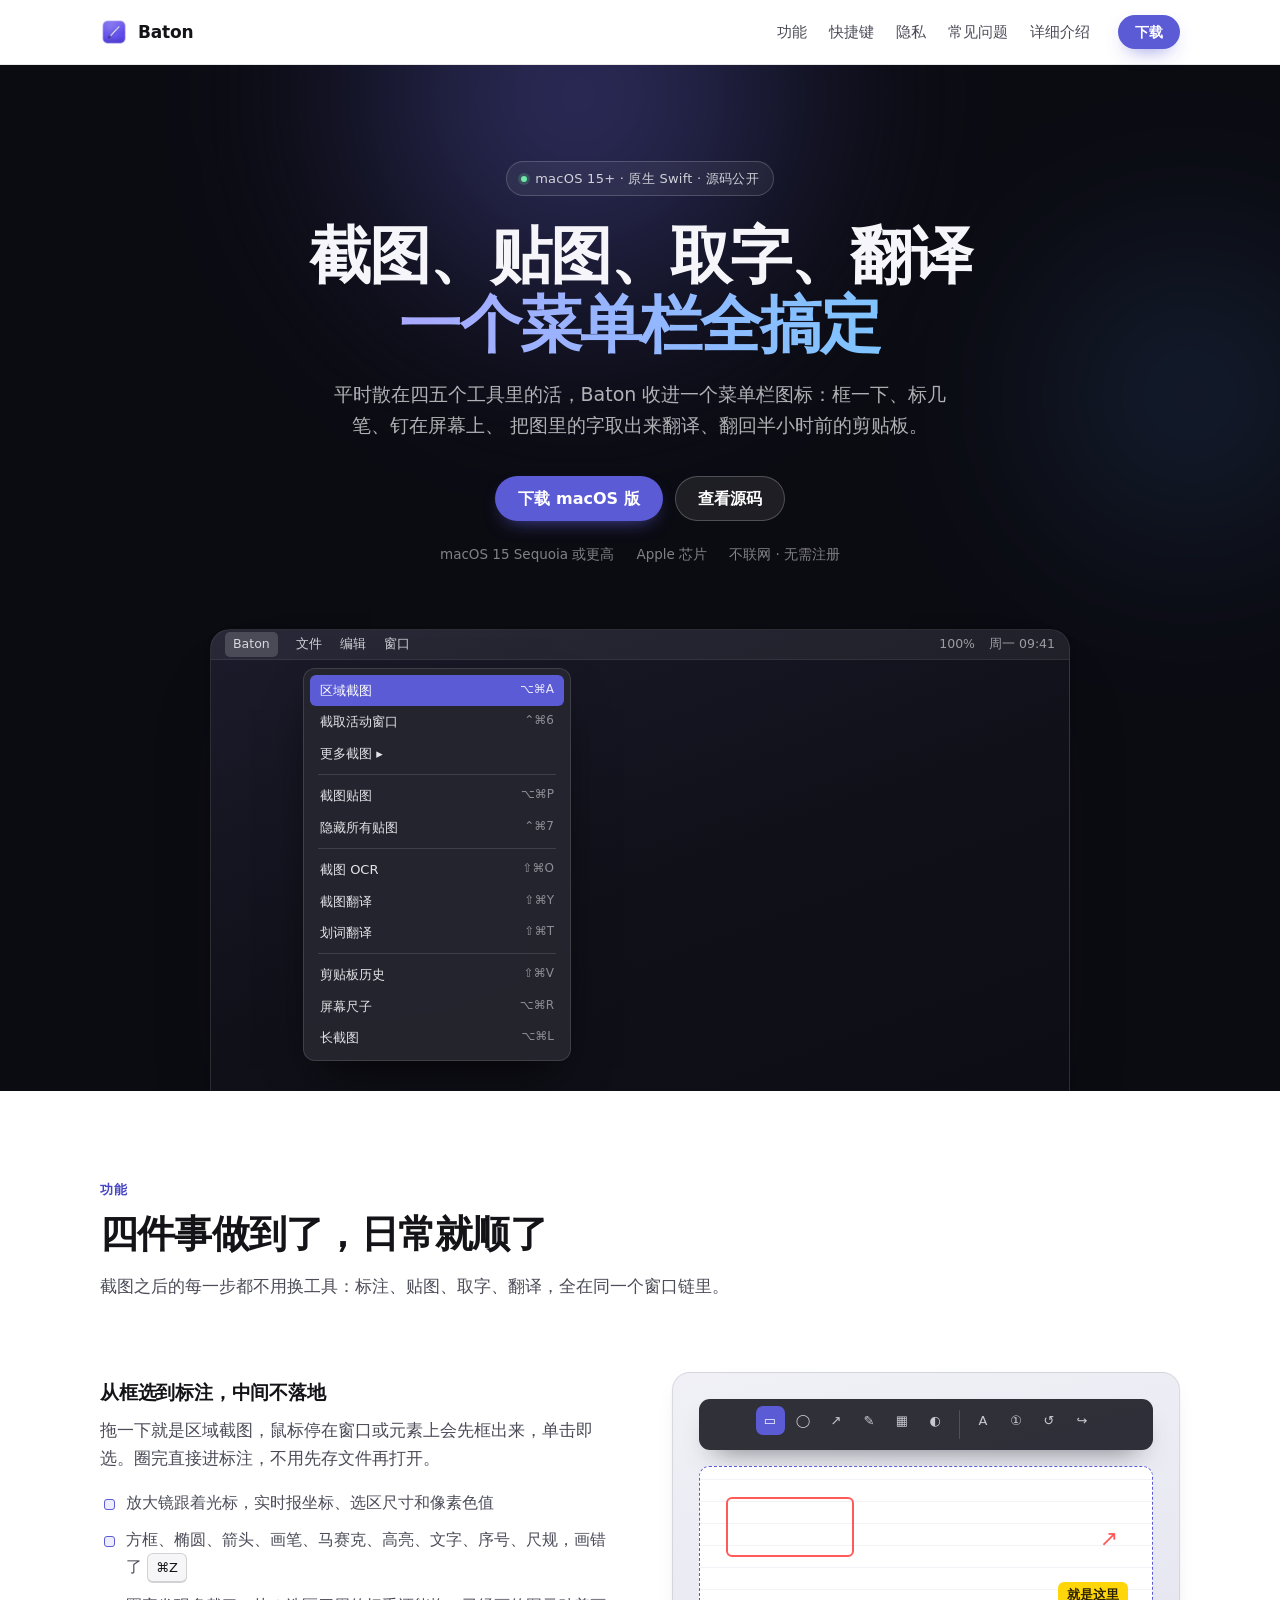
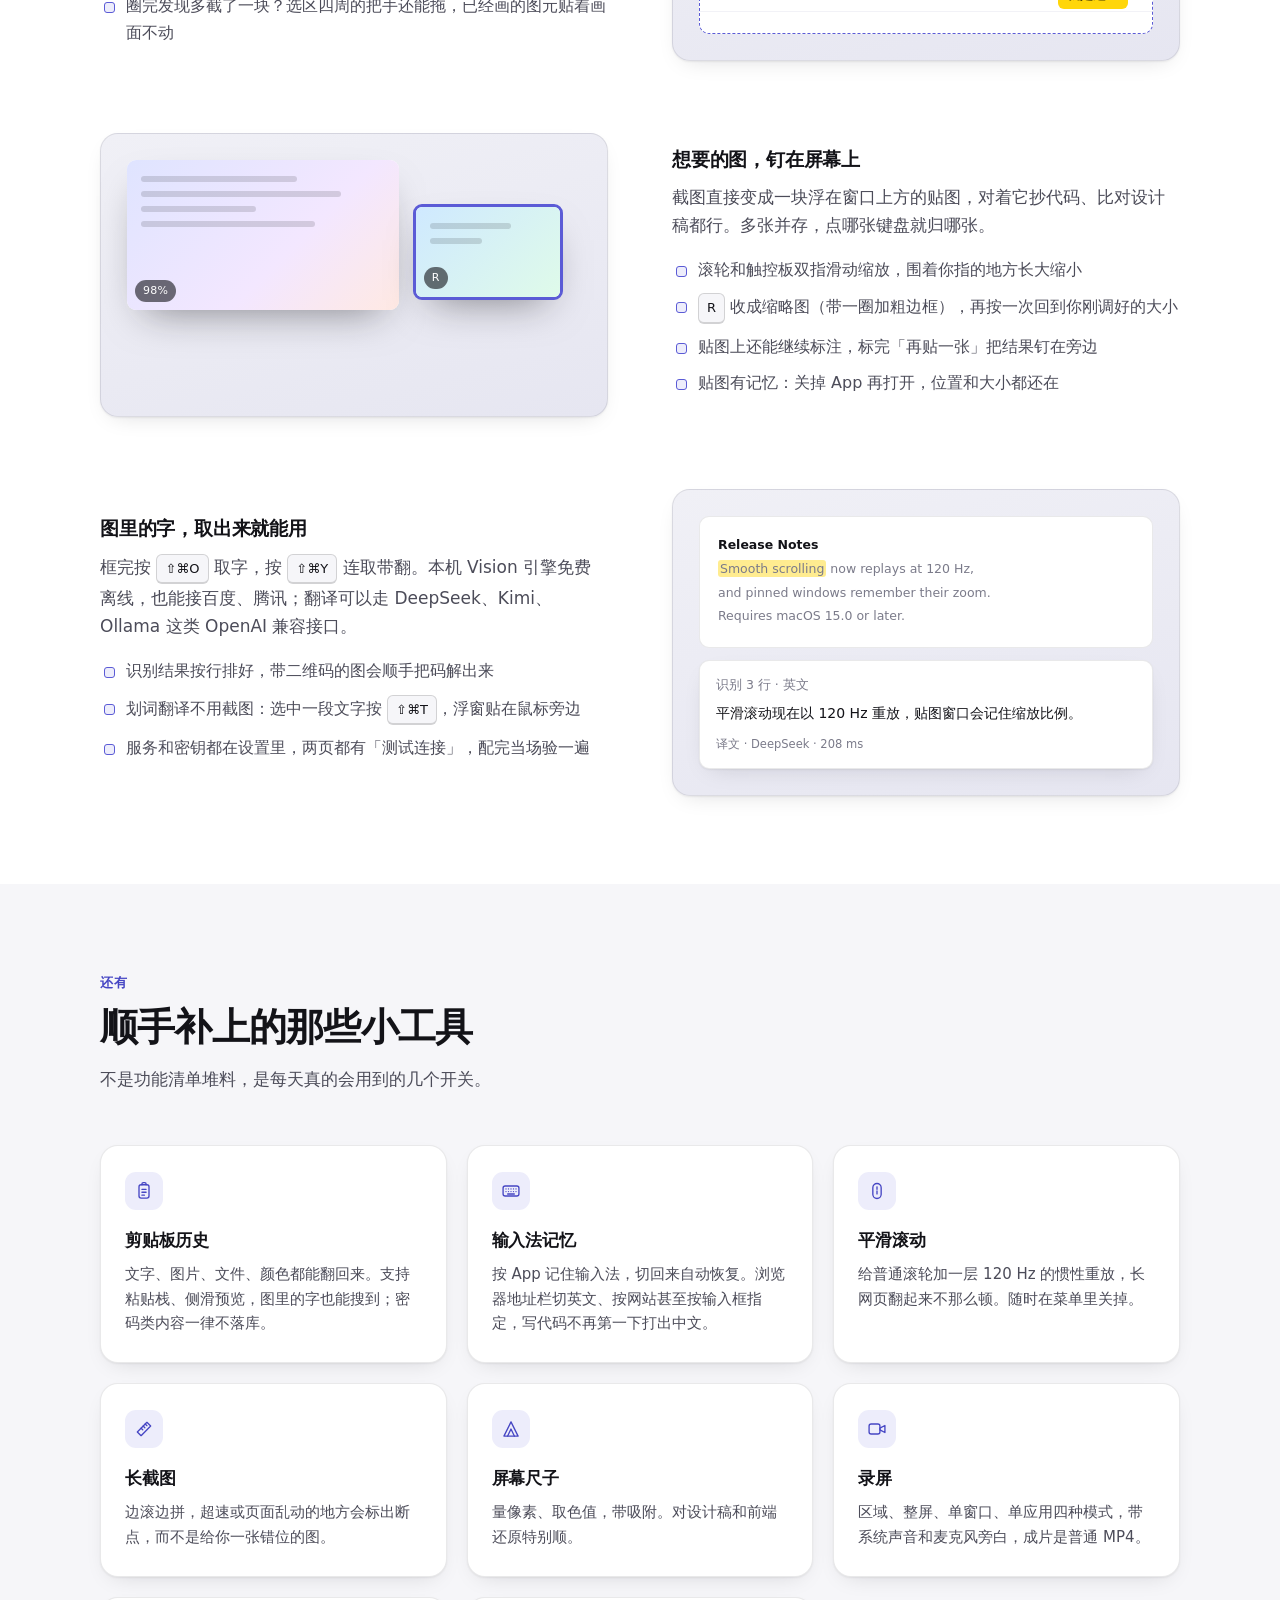
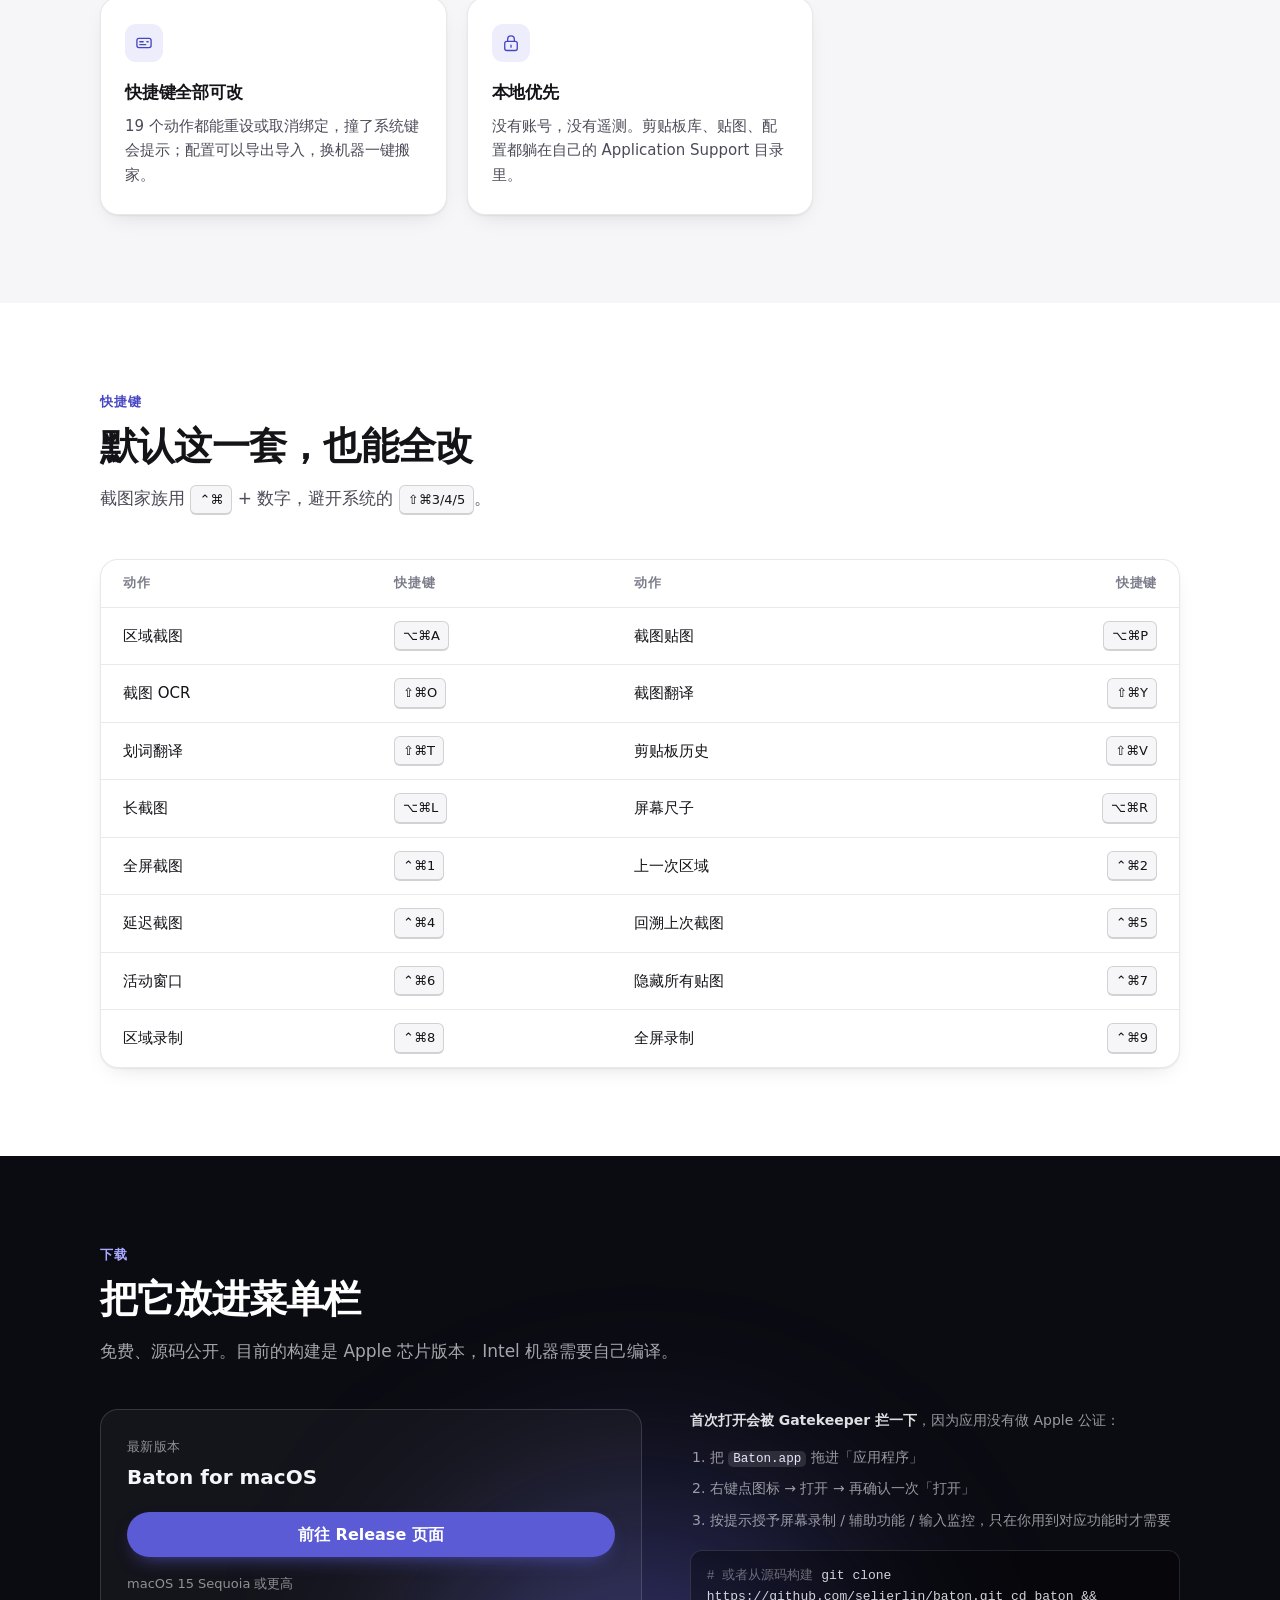
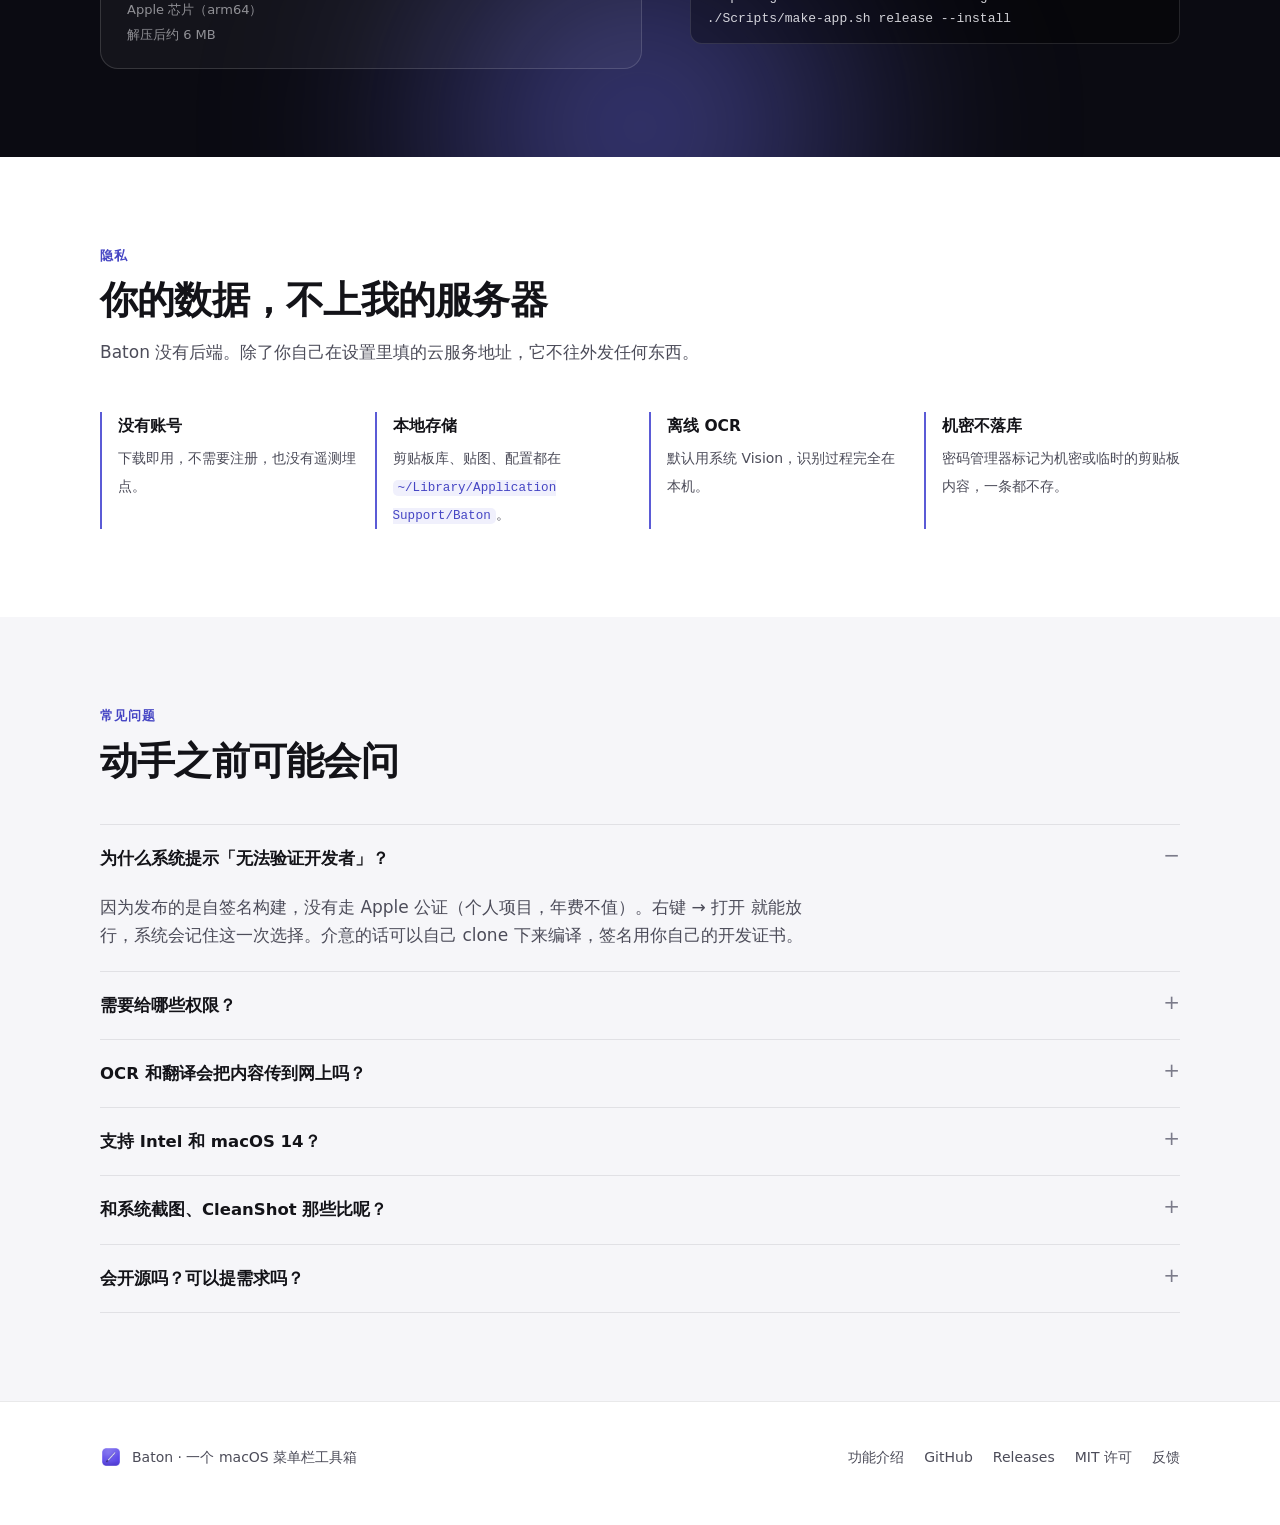
==== docs/index.html @ baf98c7c "docs: 产品化 README 与 GitHub Pages 站点 - README 从工程笔记改成产品说明：能力表、安装、快捷键、隐私、文档入口 - 原工程笔记移到 docs/engineerin" ====
<!doctype html>
<html lang="zh-CN">
<head>
<meta charset="utf-8">
<meta name="viewport" content="width=device-width, initial-scale=1">
<title>Baton — macOS 菜单栏工具箱：截图、贴图、OCR、翻译</title>
<meta name="description" content="Baton 把截图标注、贴图、OCR、翻译、剪贴板历史、输入法记忆、平滑滚动收进一个 macOS 菜单栏图标。原生 Swift 6 编写，不联网，数据都在本机。">
<meta property="og:title" content="Baton — macOS 菜单栏工具箱">
<meta property="og:description" content="截图标注、贴图、OCR、翻译、剪贴板历史、输入法记忆、平滑滚动，一个菜单栏搞定。">
<meta property="og:type" content="website">
<meta property="og:image" content="assets/app-icon.png">
<link rel="icon" href="assets/favicon.png">
<link rel="apple-touch-icon" href="assets/app-icon-128.png">
<link rel="stylesheet" href="assets/style.css">
</head>
<body>

<header class="nav">
  <div class="wrap nav-inner">
    <a class="brand" href="./">
      <img src="assets/app-icon-128.png" alt=""> Baton
    </a>
    <nav class="nav-links">
      <a href="#features">功能</a>
      <a href="#shortcuts">快捷键</a>
      <a href="#privacy">隐私</a>
      <a href="#faq">常见问题</a>
      <a href="features.html">详细介绍</a>
    </nav>
    <a class="btn btn-primary" href="https://github.com/selierlin/baton/releases">下载</a>
  </div>
</header>

<main>

<section class="hero">
  <div class="wrap hero-inner">
    <span class="eyebrow"><i class="dot"></i>macOS 15+ · 原生 Swift · 源码公开</span>
    <h1>截图、贴图、取字、翻译<br><em>一个菜单栏全搞定</em></h1>
    <p class="lede">
      平时散在四五个工具里的活，Baton 收进一个菜单栏图标：框一下、标几笔、钉在屏幕上、
      把图里的字取出来翻译、翻回半小时前的剪贴板。
    </p>
    <div class="cta-row">
      <a class="btn btn-primary" href="https://github.com/selierlin/baton/releases">下载 macOS 版</a>
      <a class="btn btn-ghost" href="https://github.com/selierlin/baton">查看源码</a>
    </div>
    <div class="meta-row">
      <span>macOS 15 Sequoia 或更高</span>
      <span>Apple 芯片</span>
      <span>不联网 · 无需注册</span>
    </div>
  </div>

  <div class="stage">
    <div class="screen">
      <div class="menubar">
        <span class="active">Baton</span>
        <span>文件</span>
        <span>编辑</span>
        <span>窗口</span>
        <span class="right"><span>100%</span><span>周一 09:41</span></span>
      </div>

      <div class="dropdown">
        <div class="row hi"><span>区域截图</span><span class="hk">⌥⌘A</span></div>
        <div class="row"><span>截取活动窗口</span><span class="hk">⌃⌘6</span></div>
        <div class="row"><span>更多截图 ▸</span><span class="hk"></span></div>
        <div class="sep"></div>
        <div class="row"><span>截图贴图</span><span class="hk">⌥⌘P</span></div>
        <div class="row"><span>隐藏所有贴图</span><span class="hk">⌃⌘7</span></div>
        <div class="sep"></div>
        <div class="row"><span>截图 OCR</span><span class="hk">⇧⌘O</span></div>
        <div class="row"><span>截图翻译</span><span class="hk">⇧⌘Y</span></div>
        <div class="row"><span>划词翻译</span><span class="hk">⇧⌘T</span></div>
        <div class="sep"></div>
        <div class="row"><span>剪贴板历史</span><span class="hk">⇧⌘V</span></div>
        <div class="row"><span>屏幕尺子</span><span class="hk">⌥⌘R</span></div>
        <div class="row"><span>长截图</span><span class="hk">⌥⌘L</span></div>
      </div>
    </div>
  </div>
</section>

<section class="section" id="features">
  <div class="wrap">
    <div class="section-head">
      <div class="kicker">功能</div>
      <h2>四件事做到了，日常就顺了</h2>
      <p class="sub">截图之后的每一步都不用换工具：标注、贴图、取字、翻译，全在同一个窗口链里。</p>
    </div>

    <div class="split">
      <div class="copy">
        <h3>从框选到标注，中间不落地</h3>
        <p>拖一下就是区域截图，鼠标停在窗口或元素上会先框出来，单击即选。圈完直接进标注，不用先存文件再打开。</p>
        <ul>
          <li>放大镜跟着光标，实时报坐标、选区尺寸和像素色值</li>
          <li>方框、椭圆、箭头、画笔、马赛克、高亮、文字、序号、尺规，画错了 <kbd>⌘Z</kbd></li>
          <li>圈完发现多截了一块？选区四周的把手还能拖，已经画的图元贴着画面不动</li>
        </ul>
      </div>
      <div class="figure">
        <div class="toolbar-mock">
          <div class="bar">
            <div class="tool on">▭</div>
            <div class="tool">◯</div>
            <div class="tool">↗</div>
            <div class="tool">✎</div>
            <div class="tool">▦</div>
            <div class="tool">◐</div>
            <div class="tool divider"></div>
            <div class="tool">A</div>
            <div class="tool">①</div>
            <div class="tool">↺</div>
            <div class="tool">↪</div>
          </div>
          <div class="canvas-mock">
            <div class="ann-box"></div>
            <div class="ann-arrow">↗</div>
            <div class="ann-text">就是这里</div>
          </div>
        </div>
      </div>
    </div>

    <div class="split flip">
      <div class="copy">
        <h3>想要的图，钉在屏幕上</h3>
        <p>截图直接变成一块浮在窗口上方的贴图，对着它抄代码、比对设计稿都行。多张并存，点哪张键盘就归哪张。</p>
        <ul>
          <li>滚轮和触控板双指滑动缩放，围着你指的地方长大缩小</li>
          <li><kbd>R</kbd> 收成缩略图（带一圈加粗边框），再按一次回到你刚调好的大小</li>
          <li>贴图上还能继续标注，标完「再贴一张」把结果钉在旁边</li>
          <li>贴图有记忆：关掉 App 再打开，位置和大小都还在</li>
        </ul>
      </div>
      <div class="figure">
        <div class="pins-mock">
          <div class="pin-card big"><div class="ph"><span class="ln" style="width:64%"></span><span class="ln" style="width:82%"></span><span class="ln" style="width:47%"></span><span class="ln" style="width:71%"></span></div><span class="pin-badge">98%</span></div>
          <div class="pin-card small"><div class="ph"><span class="ln" style="width:70%"></span><span class="ln" style="width:45%"></span></div><span class="pin-badge">R</span></div>
        </div>
      </div>
    </div>

    <div class="split">
      <div class="copy">
        <h3>图里的字，取出来就能用</h3>
        <p>框完按 <kbd>⇧⌘O</kbd> 取字，按 <kbd>⇧⌘Y</kbd> 连取带翻。本机 Vision 引擎免费离线，也能接百度、腾讯；翻译可以走 DeepSeek、Kimi、Ollama 这类 OpenAI 兼容接口。</p>
        <ul>
          <li>识别结果按行排好，带二维码的图会顺手把码解出来</li>
          <li>划词翻译不用截图：选中一段文字按 <kbd>⇧⌘T</kbd>，浮窗贴在鼠标旁边</li>
          <li>服务和密钥都在设置里，两页都有「测试连接」，配完当场验一遍</li>
        </ul>
      </div>
      <div class="figure">
        <div class="ocr-mock">
          <div class="shot">
            <b>Release Notes</b><br>
            <span class="hl">Smooth scrolling</span> now replays at 120 Hz,<br>
            and pinned windows remember their zoom.<br>
            Requires macOS 15.0 or later.
          </div>
          <div class="translate-card">
            <div class="src">识别 3 行 · 英文</div>
            <div class="dst">平滑滚动现在以 120 Hz 重放，贴图窗口会记住缩放比例。</div>
            <div class="engine">译文 · DeepSeek · 208 ms</div>
          </div>
        </div>
      </div>
    </div>
  </div>
</section>

<section class="section soft">
  <div class="wrap">
    <div class="section-head">
      <div class="kicker">还有</div>
      <h2>顺手补上的那些小工具</h2>
      <p class="sub">不是功能清单堆料，是每天真的会用到的几个开关。</p>
    </div>

    <div class="cards">
      <article class="card">
        <div class="ico"><svg viewBox="0 0 24 24" fill="none" stroke="currentColor" stroke-width="1.6" stroke-linecap="round" stroke-linejoin="round"><rect x="6" y="4.5" width="12" height="16" rx="2.5"/><path d="M9.5 4.5V3.6A1.6 1.6 0 0 1 11.1 2h1.8a1.6 1.6 0 0 1 1.6 1.6v.9"/><path d="M9.5 10h5M9.5 13.5h5M9.5 17h3"/></svg></div>
        <h3>剪贴板历史</h3>
        <p>文字、图片、文件、颜色都能翻回来。支持粘贴栈、侧滑预览，图里的字也能搜到；密码类内容一律不落库。</p>
      </article>
      <article class="card">
        <div class="ico"><svg viewBox="0 0 24 24" fill="none" stroke="currentColor" stroke-width="1.6" stroke-linecap="round"><rect x="2.5" y="6" width="19" height="12" rx="2.5"/><path d="M6 9.5h.01M9 9.5h.01M12 9.5h.01M15 9.5h.01M18 9.5h.01M6 12.7h.01M9 12.7h.01M12 12.7h.01M15 12.7h.01M18 12.7h.01M8 15.6h8"/></svg></div>
        <h3>输入法记忆</h3>
        <p>按 App 记住输入法，切回来自动恢复。浏览器地址栏切英文、按网站甚至按输入框指定，写代码不再第一下打出中文。</p>
      </article>
      <article class="card">
        <div class="ico"><svg viewBox="0 0 24 24" fill="none" stroke="currentColor" stroke-width="1.6" stroke-linecap="round"><rect x="7" y="3" width="10" height="18" rx="5"/><path d="M12 7v3"/><path d="M12 12v3.5"/></svg></div>
        <h3>平滑滚动</h3>
        <p>给普通滚轮加一层 120 Hz 的惯性重放，长网页翻起来不那么顿。随时在菜单里关掉。</p>
      </article>
      <article class="card">
        <div class="ico"><svg viewBox="0 0 24 24" fill="none" stroke="currentColor" stroke-width="1.6" stroke-linecap="round" stroke-linejoin="round"><path d="M4 15.5 15.5 4l4.5 4.5L8.5 20z"/><path d="M8.5 11l2 2M11 8.5l2 2M13.5 6l2 2"/></svg></div>
        <h3>长截图</h3>
        <p>边滚边拼，超速或页面乱动的地方会标出断点，而不是给你一张错位的图。</p>
      </article>
      <article class="card">
        <div class="ico"><svg viewBox="0 0 24 24" fill="none" stroke="currentColor" stroke-width="1.6" stroke-linecap="round" stroke-linejoin="round"><path d="M3.5 20.5 12 3.5l8.5 17z"/><path d="M8 20.5 12 12l4 8.5"/></svg></div>
        <h3>屏幕尺子</h3>
        <p>量像素、取色值，带吸附。对设计稿和前端还原特别顺。</p>
      </article>
      <article class="card">
        <div class="ico"><svg viewBox="0 0 24 24" fill="none" stroke="currentColor" stroke-width="1.6" stroke-linecap="round" stroke-linejoin="round"><rect x="2.5" y="6" width="13" height="12" rx="2.5"/><path d="M15.5 11l6-3.2v8.4l-6-3.2z"/></svg></div>
        <h3>录屏</h3>
        <p>区域、整屏、单窗口、单应用四种模式，带系统声音和麦克风旁白，成片是普通 MP4。</p>
      </article>
      <article class="card">
        <div class="ico"><svg viewBox="0 0 24 24" fill="none" stroke="currentColor" stroke-width="1.6" stroke-linecap="round" stroke-linejoin="round"><rect x="3.5" y="6.5" width="17" height="11" rx="2.5"/><path d="M7 10.5h4M7 14h7M15.5 10.5h1.5"/></svg></div>
        <h3>快捷键全部可改</h3>
        <p>19 个动作都能重设或取消绑定，撞了系统键会提示；配置可以导出导入，换机器一键搬家。</p>
      </article>
      <article class="card">
        <div class="ico"><svg viewBox="0 0 24 24" fill="none" stroke="currentColor" stroke-width="1.6" stroke-linecap="round" stroke-linejoin="round"><rect x="4.5" y="10" width="15" height="11" rx="2.5"/><path d="M8 10V7.5a4 4 0 0 1 8 0V10"/><path d="M12 14.5v2.5"/></svg></div>
        <h3>本地优先</h3>
        <p>没有账号，没有遥测。剪贴板库、贴图、配置都躺在自己的 Application Support 目录里。</p>
      </article>
    </div>
  </div>
</section>

<section class="section" id="shortcuts">
  <div class="wrap">
    <div class="section-head">
      <div class="kicker">快捷键</div>
      <h2>默认这一套，也能全改</h2>
      <p class="sub">截图家族用 <kbd>⌃⌘</kbd> + 数字，避开系统的 <kbd>⇧⌘3/4/5</kbd>。</p>
    </div>

    <div class="table-wrap">
      <table>
        <thead>
          <tr><th>动作</th><th>快捷键</th><th>动作</th><th>快捷键</th></tr>
        </thead>
        <tbody>
          <tr><td>区域截图</td><td><kbd>⌥⌘A</kbd></td><td>截图贴图</td><td><kbd>⌥⌘P</kbd></td></tr>
          <tr><td>截图 OCR</td><td><kbd>⇧⌘O</kbd></td><td>截图翻译</td><td><kbd>⇧⌘Y</kbd></td></tr>
          <tr><td>划词翻译</td><td><kbd>⇧⌘T</kbd></td><td>剪贴板历史</td><td><kbd>⇧⌘V</kbd></td></tr>
          <tr><td>长截图</td><td><kbd>⌥⌘L</kbd></td><td>屏幕尺子</td><td><kbd>⌥⌘R</kbd></td></tr>
          <tr><td>全屏截图</td><td><kbd>⌃⌘1</kbd></td><td>上一次区域</td><td><kbd>⌃⌘2</kbd></td></tr>
          <tr><td>延迟截图</td><td><kbd>⌃⌘4</kbd></td><td>回溯上次截图</td><td><kbd>⌃⌘5</kbd></td></tr>
          <tr><td>活动窗口</td><td><kbd>⌃⌘6</kbd></td><td>隐藏所有贴图</td><td><kbd>⌃⌘7</kbd></td></tr>
          <tr><td>区域录制</td><td><kbd>⌃⌘8</kbd></td><td>全屏录制</td><td><kbd>⌃⌘9</kbd></td></tr>
        </tbody>
      </table>
    </div>
  </div>
</section>

<section class="download" id="download">
  <div class="wrap">
    <div class="section-head">
      <div class="kicker" style="color:#a9a9ff">下载</div>
      <h2>把它放进菜单栏</h2>
      <p class="sub">免费、源码公开。目前的构建是 Apple 芯片版本，Intel 机器需要自己编译。</p>
    </div>

    <div class="dl-grid">
      <div class="dl-card">
        <div class="ver">最新版本</div>
        <div class="name">Baton for macOS</div>
        <a class="btn btn-primary" href="https://github.com/selierlin/baton/releases">前往 Release 页面</a>
        <div class="req">
          <span>macOS 15 Sequoia 或更高</span>
          <span>Apple 芯片（arm64）</span>
          <span>解压后约 6 MB</span>
        </div>
      </div>

      <div class="dl-note">
        <strong>首次打开会被 Gatekeeper 拦一下</strong>，因为应用没有做 Apple 公证：
        <ol>
          <li>把 <code>Baton.app</code> 拖进「应用程序」</li>
          <li>右键点图标 → 打开 → 再确认一次「打开」</li>
          <li>按提示授予屏幕录制 / 辅助功能 / 输入监控，只在你用到对应功能时才需要</li>
        </ol>
        <div class="code"><span class="cmt"># 或者从源码构建</span>
git clone https://github.com/selierlin/baton.git
cd baton &amp;&amp; ./Scripts/make-app.sh release --install</div>
      </div>
    </div>
  </div>
</section>

<section class="section" id="privacy">
  <div class="wrap">
    <div class="section-head">
      <div class="kicker">隐私</div>
      <h2>你的数据，不上我的服务器</h2>
      <p class="sub">Baton 没有后端。除了你自己在设置里填的云服务地址，它不往外发任何东西。</p>
    </div>

    <div class="promise">
      <div><strong>没有账号</strong><span>下载即用，不需要注册，也没有遥测埋点。</span></div>
      <div><strong>本地存储</strong><span>剪贴板库、贴图、配置都在 <code>~/Library/Application Support/Baton</code>。</span></div>
      <div><strong>离线 OCR</strong><span>默认用系统 Vision，识别过程完全在本机。</span></div>
      <div><strong>机密不落库</strong><span>密码管理器标记为机密或临时的剪贴板内容，一条都不存。</span></div>
    </div>
  </div>
</section>

<section class="section soft" id="faq">
  <div class="wrap">
    <div class="section-head">
      <div class="kicker">常见问题</div>
      <h2>动手之前可能会问</h2>
    </div>

    <div class="faq">
      <details open>
        <summary>为什么系统提示「无法验证开发者」？</summary>
        <p>因为发布的是自签名构建，没有走 Apple 公证（个人项目，年费不值）。右键 → 打开 就能放行，系统会记住这一次选择。介意的话可以自己 clone 下来编译，签名用你自己的开发证书。</p>
      </details>
      <details>
        <summary>需要给哪些权限？</summary>
        <p>屏幕录制用于截图和录屏，辅助功能用于元素截图与划词，输入监控用于平滑滚动。三个都可以拒绝，拒了只是对应功能不可用，剪贴板、贴图这些照常工作。</p>
      </details>
      <details>
        <summary>OCR 和翻译会把内容传到网上吗？</summary>
        <p>默认不会：OCR 走本机 Vision。只有你自己在设置里配了百度、腾讯或某个大模型接口，那一部分内容才会发给你配的服务商，密钥存在系统钥匙串里。</p>
      </details>
      <details>
        <summary>支持 Intel 和 macOS 14？</summary>
        <p>代码本身没有绑定 Apple 芯片，但发布的构建是 arm64 的，最低系统写的是 macOS 15（用到了 ScreenCaptureKit 的新接口）。Intel 和更老的系统需要自己编译，能否跑通没有验证过。</p>
      </details>
      <details>
        <summary>和系统截图、CleanShot 那些比呢？</summary>
        <p>Baton 的起点是「我不想同时开五个 App」。截图标注只是其中一块，贴图、取字翻译、剪贴板、输入法记忆都在同一个菜单里，样式和键位尽量贴着 macOS 的原生习惯走。</p>
      </details>
      <details>
        <summary>会开源吗？可以提需求吗？</summary>
        <p>源码已经在 GitHub 上，MIT 许可。issue 和 PR 都欢迎，但这是个人项目，不保证响应时间。</p>
      </details>
    </div>
  </div>
</section>

</main>

<footer class="footer">
  <div class="wrap footer-inner">
    <div class="who"><img src="assets/app-icon-128.png" alt=""> Baton · 一个 macOS 菜单栏工具箱</div>
    <nav>
      <a href="features.html">功能介绍</a>
      <a href="https://github.com/selierlin/baton">GitHub</a>
      <a href="https://github.com/selierlin/baton/releases">Releases</a>
      <a href="https://github.com/selierlin/baton/blob/main/LICENSE">MIT 许可</a>
      <a href="https://github.com/selierlin/baton/issues">反馈</a>
    </nav>
  </div>
</footer>

</body>
</html>
---- docs/assets/style.css ----
/* Baton 产品页 —— 无外部依赖，系统字体栈 */

:root {
  --ink: #131318;
  --ink-2: #4c4c59;
  --ink-3: #7b7b8a;
  --bg: #ffffff;
  --bg-soft: #f6f6f9;
  --line: rgba(19, 19, 24, 0.09);
  --line-strong: rgba(19, 19, 24, 0.16);
  --accent: #5b5bd6;
  --accent-deep: #4646c4;
  --accent-soft: #ededfb;
  --night: #0b0b12;
  --radius: 18px;
  --shadow-sm: 0 1px 2px rgba(19, 19, 24, 0.06), 0 8px 24px -12px rgba(19, 19, 24, 0.18);
  --shadow-lg: 0 2px 6px rgba(19, 19, 24, 0.06), 0 40px 80px -40px rgba(19, 19, 24, 0.45);
  --max: 1080px;
  --font: -apple-system, BlinkMacSystemFont, "SF Pro Text", "PingFang SC",
    "Hiragino Sans GB", "Microsoft YaHei", system-ui, sans-serif;
  --mono: ui-monospace, SFMono-Regular, "SF Mono", Menlo, monospace;
}

* { box-sizing: border-box; }

html { scroll-behavior: smooth; scroll-padding-top: 76px; }

body {
  margin: 0;
  font-family: var(--font);
  color: var(--ink);
  background: var(--bg);
  font-size: 17px;
  line-height: 1.65;
  -webkit-font-smoothing: antialiased;
}

img { max-width: 100%; display: block; }

a { color: var(--accent-deep); text-decoration: none; }
a:hover { text-decoration: underline; text-underline-offset: 3px; }

.wrap { width: min(100% - 48px, var(--max)); margin-inline: auto; }

/* ---------- 顶栏 ---------- */

.nav {
  position: sticky;
  top: 0;
  z-index: 50;
  background: rgba(255, 255, 255, 0.78);
  backdrop-filter: saturate(180%) blur(18px);
  -webkit-backdrop-filter: saturate(180%) blur(18px);
  border-bottom: 1px solid var(--line);
}

.nav-inner {
  display: flex;
  align-items: center;
  gap: 28px;
  height: 64px;
}

.brand {
  display: flex;
  align-items: center;
  gap: 10px;
  font-weight: 650;
  letter-spacing: -0.01em;
  color: var(--ink);
  font-size: 17px;
}

.brand:hover { text-decoration: none; }
.brand img { width: 28px; height: 28px; border-radius: 7px; }

.nav-links { display: flex; gap: 22px; margin-left: auto; font-size: 15px; }
.nav-links a { color: var(--ink-2); }
.nav-links a:hover { color: var(--ink); text-decoration: none; }

.nav .btn { padding: 8px 16px; font-size: 14px; }

/* ---------- 按钮 ---------- */

.btn {
  display: inline-flex;
  align-items: center;
  gap: 8px;
  padding: 12px 22px;
  border-radius: 999px;
  font-size: 16px;
  font-weight: 600;
  line-height: 1.2;
  border: 1px solid transparent;
  transition: transform 0.15s ease, background 0.15s ease, box-shadow 0.15s ease;
}

.btn:hover { text-decoration: none; transform: translateY(-1px); }

.btn-primary {
  background: var(--accent);
  color: #fff;
  box-shadow: 0 8px 20px -10px rgba(91, 91, 214, 0.9);
}

.btn-primary:hover { background: var(--accent-deep); }

.btn-ghost {
  background: rgba(255, 255, 255, 0.08);
  color: #fff;
  border-color: rgba(255, 255, 255, 0.22);
}

.btn-ghost:hover { background: rgba(255, 255, 255, 0.14); }

.btn-quiet {
  background: transparent;
  color: var(--ink);
  border-color: var(--line-strong);
}

.btn-quiet:hover { background: var(--bg-soft); }

/* ---------- Hero ---------- */

.hero {
  position: relative;
  overflow: hidden;
  background: var(--night);
  color: #f6f6fa;
  padding: 96px 0 0;
}

.hero::before,
.hero::after {
  content: "";
  position: absolute;
  border-radius: 50%;
  filter: blur(90px);
  opacity: 0.55;
  pointer-events: none;
}

.hero::before {
  width: 620px;
  height: 620px;
  left: 50%;
  top: -280px;
  transform: translateX(-60%);
  background: radial-gradient(circle, rgba(108, 108, 232, 0.85), transparent 68%);
}

.hero::after {
  width: 420px;
  height: 420px;
  right: -120px;
  top: 120px;
  background: radial-gradient(circle, rgba(86, 160, 255, 0.35), transparent 70%);
}

.hero-inner { position: relative; z-index: 1; text-align: center; }

.eyebrow {
  display: inline-flex;
  align-items: center;
  gap: 8px;
  padding: 6px 14px;
  border-radius: 999px;
  border: 1px solid rgba(255, 255, 255, 0.18);
  background: rgba(255, 255, 255, 0.06);
  font-size: 13px;
  letter-spacing: 0.02em;
  color: rgba(246, 246, 250, 0.82);
}

.dot {
  width: 6px;
  height: 6px;
  border-radius: 50%;
  background: #6ee7a8;
  box-shadow: 0 0 0 3px rgba(110, 231, 168, 0.18);
}

.hero h1 {
  font-size: clamp(38px, 6vw, 62px);
  line-height: 1.1;
  letter-spacing: -0.03em;
  margin: 26px 0 0;
  font-weight: 680;
}

.hero h1 em {
  font-style: normal;
  background: linear-gradient(96deg, #a9a9ff, #7fc4ff);
  -webkit-background-clip: text;
  background-clip: text;
  color: transparent;
}

.lede {
  margin: 20px auto 0;
  max-width: 620px;
  font-size: clamp(16px, 2vw, 19px);
  color: rgba(246, 246, 250, 0.7);
}

.cta-row {
  display: flex;
  justify-content: center;
  flex-wrap: wrap;
  gap: 12px;
  margin-top: 34px;
}

.meta-row {
  display: flex;
  justify-content: center;
  flex-wrap: wrap;
  gap: 10px 22px;
  margin-top: 22px;
  font-size: 13.5px;
  color: rgba(246, 246, 250, 0.5);
}

.meta-row span { display: inline-flex; align-items: center; gap: 6px; }

/* ---------- 菜单栏示意图 ---------- */

.stage {
  position: relative;
  z-index: 1;
  margin: 64px auto 0;
  width: min(100% - 48px, 860px);
  padding-bottom: 0;
}

.screen {
  position: relative;
  border-radius: 20px 20px 0 0;
  border: 1px solid rgba(255, 255, 255, 0.12);
  border-bottom: none;
  background: linear-gradient(160deg, #1b1b2b, #101019 55%, #0d0d15);
  box-shadow: var(--shadow-lg);
  overflow: hidden;
  min-height: 462px;
  padding: 0;
}

.menubar {
  display: flex;
  align-items: center;
  gap: 18px;
  height: 30px;
  padding: 0 14px;
  font-size: 12.5px;
  color: rgba(245, 245, 250, 0.82);
  background: rgba(255, 255, 255, 0.06);
  border-bottom: 1px solid rgba(255, 255, 255, 0.07);
}

.menubar .active {
  background: rgba(255, 255, 255, 0.16);
  border-radius: 5px;
  padding: 2px 8px;
}

.menubar .right { margin-left: auto; display: flex; gap: 14px; opacity: 0.7; }

.dropdown {
  position: absolute;
  top: 38px;
  left: 92px;
  width: 268px;
  padding: 6px;
  border-radius: 12px;
  background: rgba(38, 38, 48, 0.92);
  border: 1px solid rgba(255, 255, 255, 0.12);
  box-shadow: 0 24px 48px -18px rgba(0, 0, 0, 0.8);
  backdrop-filter: blur(20px);
  font-size: 13px;
  color: rgba(245, 245, 250, 0.92);
}

.dropdown .row {
  display: flex;
  justify-content: space-between;
  gap: 16px;
  padding: 5px 10px;
  border-radius: 6px;
}

.dropdown .row.hi { background: var(--accent); color: #fff; }
.dropdown .row .hk { opacity: 0.55; font-size: 12px; }
.dropdown .row.hi .hk { opacity: 0.85; }
.dropdown .sep { height: 1px; margin: 5px 8px; background: rgba(255, 255, 255, 0.12); }
.dropdown .label { padding: 4px 10px 2px; font-size: 11px; letter-spacing: 0.06em; color: rgba(245, 245, 250, 0.4); }

/* ---------- 通用段落 ---------- */

.section { padding: 88px 0; }
.section.soft { background: var(--bg-soft); }
.section.tight { padding: 64px 0; }

.hero-plain {
  background: linear-gradient(180deg, #fafaff 0%, #fff 100%);
  border-bottom: 1px solid var(--line);
  padding-top: 72px;
  padding-bottom: 56px;
}

code {
  font-family: var(--mono);
  font-size: 0.9em;
  padding: 1px 5px;
  border-radius: 5px;
  background: rgba(91, 91, 214, 0.09);
  color: var(--accent-deep);
}

.download code, .code code {
  background: rgba(255, 255, 255, 0.12);
  color: #e6e6ff;
}

.download .cta-row { margin-top: 30px; }

.section-head { max-width: 680px; }
.section-head.center { margin-inline: auto; text-align: center; }

.kicker {
  font-size: 13px;
  font-weight: 650;
  letter-spacing: 0.08em;
  text-transform: uppercase;
  color: var(--accent-deep);
}

h2 {
  font-size: clamp(27px, 3.4vw, 38px);
  line-height: 1.2;
  letter-spacing: -0.02em;
  margin: 12px 0 0;
  font-weight: 660;
}

h3 { font-size: 19px; letter-spacing: -0.01em; margin: 0 0 8px; font-weight: 620; }

.sub { color: var(--ink-2); margin: 14px 0 0; font-size: 17px; }

/* ---------- 图文交替 ---------- */

.split {
  display: grid;
  grid-template-columns: 1fr 1fr;
  gap: 64px;
  align-items: center;
  margin-top: 72px;
}

.split:first-of-type { margin-top: 56px; }
.split.flip .copy { order: 2; }

.copy p { color: var(--ink-2); margin: 0 0 14px; }
.copy ul { margin: 18px 0 0; padding: 0; list-style: none; }
.copy li {
  position: relative;
  padding-left: 26px;
  margin-bottom: 10px;
  color: var(--ink-2);
  font-size: 16px;
}
.copy li::before {
  content: "";
  position: absolute;
  left: 4px;
  top: 9px;
  width: 9px;
  height: 9px;
  border-radius: 3px;
  background: var(--accent-soft);
  border: 1.5px solid var(--accent);
}

.figure {
  position: relative;
  border-radius: var(--radius);
  background: linear-gradient(165deg, #f0f0f6, #e6e6f1);
  border: 1px solid var(--line);
  box-shadow: var(--shadow-sm);
  padding: 26px;
  min-height: 260px;
  display: flex;
  align-items: center;
  justify-content: center;
}

/* 标注工具条示意图 */
.toolbar-mock { width: 100%; }

.toolbar-mock .bar {
  display: flex;
  gap: 4px;
  padding: 7px;
  border-radius: 11px;
  background: rgba(32, 32, 42, 0.92);
  box-shadow: 0 14px 28px -16px rgba(19, 19, 24, 0.7);
  justify-content: center;
}

.toolbar-mock .tool {
  width: 29px;
  height: 29px;
  border-radius: 7px;
  display: grid;
  place-items: center;
  color: rgba(245, 245, 250, 0.78);
  font-size: 13px;
}

.toolbar-mock .tool.on { background: var(--accent); color: #fff; }
.toolbar-mock .tool.divider { width: 1px; margin: 4px 5px; background: rgba(255, 255, 255, 0.16); }

.canvas-mock {
  margin-top: 16px;
  height: 168px;
  border-radius: 10px;
  background:
    repeating-linear-gradient(0deg, #fff, #fff 21px, #f2f2f7 21px, #f2f2f7 22px),
    #fff;
  border: 1px dashed var(--accent);
  position: relative;
  overflow: hidden;
}

.canvas-mock .ann-box {
  position: absolute;
  left: 26px;
  top: 30px;
  width: 128px;
  height: 60px;
  border: 2.5px solid #ff5a5a;
  border-radius: 6px;
}

.canvas-mock .ann-arrow {
  position: absolute;
  right: 34px;
  top: 54px;
  font-size: 22px;
  color: #ff5a5a;
}

.canvas-mock .ann-text {
  position: absolute;
  right: 24px;
  bottom: 24px;
  padding: 3px 9px;
  border-radius: 6px;
  background: #ffd60a;
  color: #2b2100;
  font-size: 12.5px;
  font-weight: 600;
}

/* 贴图示意图 */
.pins-mock { position: relative; width: 100%; height: 230px; }

.pin-card {
  position: absolute;
  border-radius: 9px;
  background: #fff;
  box-shadow: 0 18px 40px -18px rgba(19, 19, 24, 0.5);
  overflow: hidden;
}

.pin-card.big { left: 0; top: 0; width: 60%; height: 150px; }
.pin-card.small { right: 4%; top: 44px; width: 150px; height: 96px; border: 3px solid var(--accent); }
.pin-card .ph { height: 100%; background: linear-gradient(135deg, #dfe4ff, #f3e7ff 60%, #ffe9e3); padding: 16px 14px; }

.pin-card .ln {
  display: block;
  height: 6px;
  border-radius: 3px;
  background: rgba(19, 19, 24, 0.14);
  margin-bottom: 9px;
}
.pin-card.small .ph { background: linear-gradient(135deg, #cfe9ff, #dffbe9); }

.pin-badge {
  position: absolute;
  left: 8px;
  bottom: 8px;
  padding: 2px 8px;
  border-radius: 999px;
  background: rgba(19, 19, 24, 0.6);
  color: #fff;
  font-size: 11px;
  letter-spacing: 0.02em;
}

/* OCR / 翻译示意图 */
.ocr-mock { width: 100%; display: grid; gap: 12px; }

.ocr-mock .shot {
  position: relative;
  height: 132px;
  border-radius: 10px;
  background: #fff;
  border: 1px solid var(--line);
  padding: 16px 18px;
  font-size: 12.5px;
  line-height: 1.9;
  color: var(--ink-3);
  overflow: hidden;
}

.ocr-mock .shot b { color: var(--ink); font-weight: 600; }

.ocr-mock .hl {
  display: inline;
  background: rgba(255, 214, 10, 0.45);
  border-radius: 3px;
  padding: 1px 2px;
}

.translate-card {
  border-radius: 10px;
  border: 1px solid var(--line);
  background: #fff;
  padding: 14px 16px;
  font-size: 14px;
  box-shadow: var(--shadow-sm);
}

.translate-card .src { color: var(--ink-3); font-size: 12.5px; margin-bottom: 6px; }
.translate-card .dst { color: var(--ink); }
.translate-card .engine {
  margin-top: 10px;
  font-size: 11.5px;
  color: var(--ink-3);
  display: flex;
  gap: 8px;
  align-items: center;
}

/* ---------- 卡片网格 ---------- */

.cards {
  display: grid;
  grid-template-columns: repeat(3, 1fr);
  gap: 20px;
  margin-top: 52px;
}

.card {
  border: 1px solid var(--line);
  border-radius: var(--radius);
  padding: 26px 24px;
  background: var(--bg);
  box-shadow: var(--shadow-sm);
}

.card .ico svg { width: 20px; height: 20px; }

.card .ico {
  width: 38px;
  height: 38px;
  border-radius: 11px;
  display: grid;
  place-items: center;
  background: var(--accent-soft);
  color: var(--accent-deep);
  font-size: 18px;
  margin-bottom: 16px;
}

.card p { margin: 0; color: var(--ink-2); font-size: 15px; }
.card h3 { font-size: 17px; }

/* ---------- 快捷键表 ---------- */

.table-wrap {
  margin-top: 44px;
  border: 1px solid var(--line);
  border-radius: var(--radius);
  overflow: hidden;
  background: var(--bg);
  box-shadow: var(--shadow-sm);
}

table { width: 100%; border-collapse: collapse; font-size: 15px; }
th, td { text-align: left; padding: 13px 22px; border-bottom: 1px solid var(--line); }
th { font-size: 12.5px; letter-spacing: 0.06em; text-transform: uppercase; color: var(--ink-3); font-weight: 600; }
tr:last-child td { border-bottom: none; }
td:last-child, th:last-child { text-align: right; }
.table-wrap.kv td:last-child, .table-wrap.kv th:last-child { text-align: left; }

kbd {
  display: inline-block;
  padding: 3px 8px;
  border-radius: 6px;
  border: 1px solid var(--line-strong);
  border-bottom-width: 2px;
  background: var(--bg-soft);
  font-family: var(--font);
  font-size: 13px;
  color: var(--ink);
  white-space: nowrap;
}

/* ---------- 下载区 ---------- */

.download {
  background: var(--night);
  color: #f6f6fa;
  padding: 88px 0;
  position: relative;
  overflow: hidden;
}

.download::before {
  content: "";
  position: absolute;
  inset: auto 50% -320px auto;
  width: 700px;
  height: 700px;
  transform: translateX(50%);
  border-radius: 50%;
  background: radial-gradient(circle, rgba(108, 108, 232, 0.55), transparent 65%);
  filter: blur(80px);
}

.download .wrap { position: relative; z-index: 1; }
.download h2 { color: #fff; }
.download .sub { color: rgba(246, 246, 250, 0.66); }

.dl-grid {
  display: grid;
  grid-template-columns: 1.05fr 0.95fr;
  gap: 48px;
  align-items: start;
  margin-top: 44px;
}

.dl-card {
  border: 1px solid rgba(255, 255, 255, 0.14);
  background: rgba(255, 255, 255, 0.04);
  border-radius: var(--radius);
  padding: 26px 26px 22px;
}

.dl-card .ver { font-size: 13px; color: rgba(246, 246, 250, 0.55); letter-spacing: 0.02em; }
.dl-card .name { font-size: 20px; font-weight: 620; margin: 4px 0 18px; }
.dl-card .btn { width: 100%; justify-content: center; }
.dl-card .req {
  margin-top: 16px;
  font-size: 13px;
  color: rgba(246, 246, 250, 0.55);
  display: grid;
  gap: 4px;
}

.code {
  margin-top: 18px;
  border-radius: 12px;
  border: 1px solid rgba(255, 255, 255, 0.12);
  background: rgba(0, 0, 0, 0.35);
  padding: 14px 16px;
  font-family: var(--mono);
  font-size: 13px;
  color: rgba(246, 246, 250, 0.85);
  overflow-x: auto;
}

.code .cmt { color: rgba(246, 246, 250, 0.4); }

.dl-note { font-size: 14px; color: rgba(246, 246, 250, 0.6); }
.dl-note strong { color: rgba(246, 246, 250, 0.9); font-weight: 600; }
.dl-note ol { margin: 14px 0 0; padding-left: 20px; }
.dl-note li { margin-bottom: 8px; }

/* ---------- 隐私条 ---------- */

.promise {
  display: grid;
  grid-template-columns: repeat(4, 1fr);
  gap: 18px;
  margin-top: 46px;
}

.promise div {
  border-left: 2px solid var(--accent);
  padding: 2px 0 2px 16px;
}

.promise strong { display: block; font-size: 15.5px; margin-bottom: 4px; }
.promise span { font-size: 14px; color: var(--ink-2); }

/* ---------- FAQ ---------- */

.faq { margin-top: 40px; border-top: 1px solid var(--line); }

.faq details { border-bottom: 1px solid var(--line); }

.faq summary {
  cursor: pointer;
  padding: 20px 0;
  font-weight: 600;
  font-size: 16.5px;
  list-style: none;
  display: flex;
  justify-content: space-between;
  gap: 16px;
}

.faq summary::-webkit-details-marker { display: none; }
.faq summary::after { content: "+"; color: var(--ink-3); font-weight: 400; font-size: 20px; line-height: 1; }
.faq details[open] summary::after { content: "−"; }
.faq details p { margin: 0 0 22px; color: var(--ink-2); max-width: 720px; }

/* ---------- 页脚 ---------- */

.footer {
  border-top: 1px solid var(--line);
  padding: 44px 0 56px;
  font-size: 14px;
  color: var(--ink-3);
}

.footer-inner { display: flex; flex-wrap: wrap; gap: 20px 32px; align-items: center; }
.footer img { width: 22px; height: 22px; border-radius: 6px; }
.footer .who { display: flex; align-items: center; gap: 10px; color: var(--ink-2); }
.footer nav { margin-left: auto; display: flex; flex-wrap: wrap; gap: 20px; }
.footer a { color: var(--ink-2); }

/* ---------- 语言切换 ---------- */

.lang { font-size: 14px; color: var(--ink-3); }

/* ---------- 响应式 ---------- */

@media (max-width: 900px) {
  .split { grid-template-columns: 1fr; gap: 36px; margin-top: 56px; }
  .split.flip .copy { order: 0; }
  .cards { grid-template-columns: 1fr 1fr; }
  .promise { grid-template-columns: 1fr 1fr; }
  .dl-grid { grid-template-columns: 1fr; gap: 32px; }
  .nav-links { display: none; }
  .nav-inner { justify-content: space-between; }
}

@media (max-width: 620px) {
  body { font-size: 16px; }
  .hero h1 { font-size: 31px; letter-spacing: -0.02em; }
  .menubar .right { display: none; }
  .menubar { gap: 12px; padding: 0 10px; }
  .section { padding: 64px 0; }
  .cards { grid-template-columns: 1fr; }
  .promise { grid-template-columns: 1fr; }
  .stage { margin-top: 44px; }
  .dropdown { left: 12px; width: min(268px, calc(100% - 24px)); }
  th, td { padding: 11px 14px; }
  th:nth-child(3), td:nth-child(3) { display: none; }
}

@media (prefers-reduced-motion: reduce) {
  html { scroll-behavior: auto; }
  .btn { transition: none; }
}
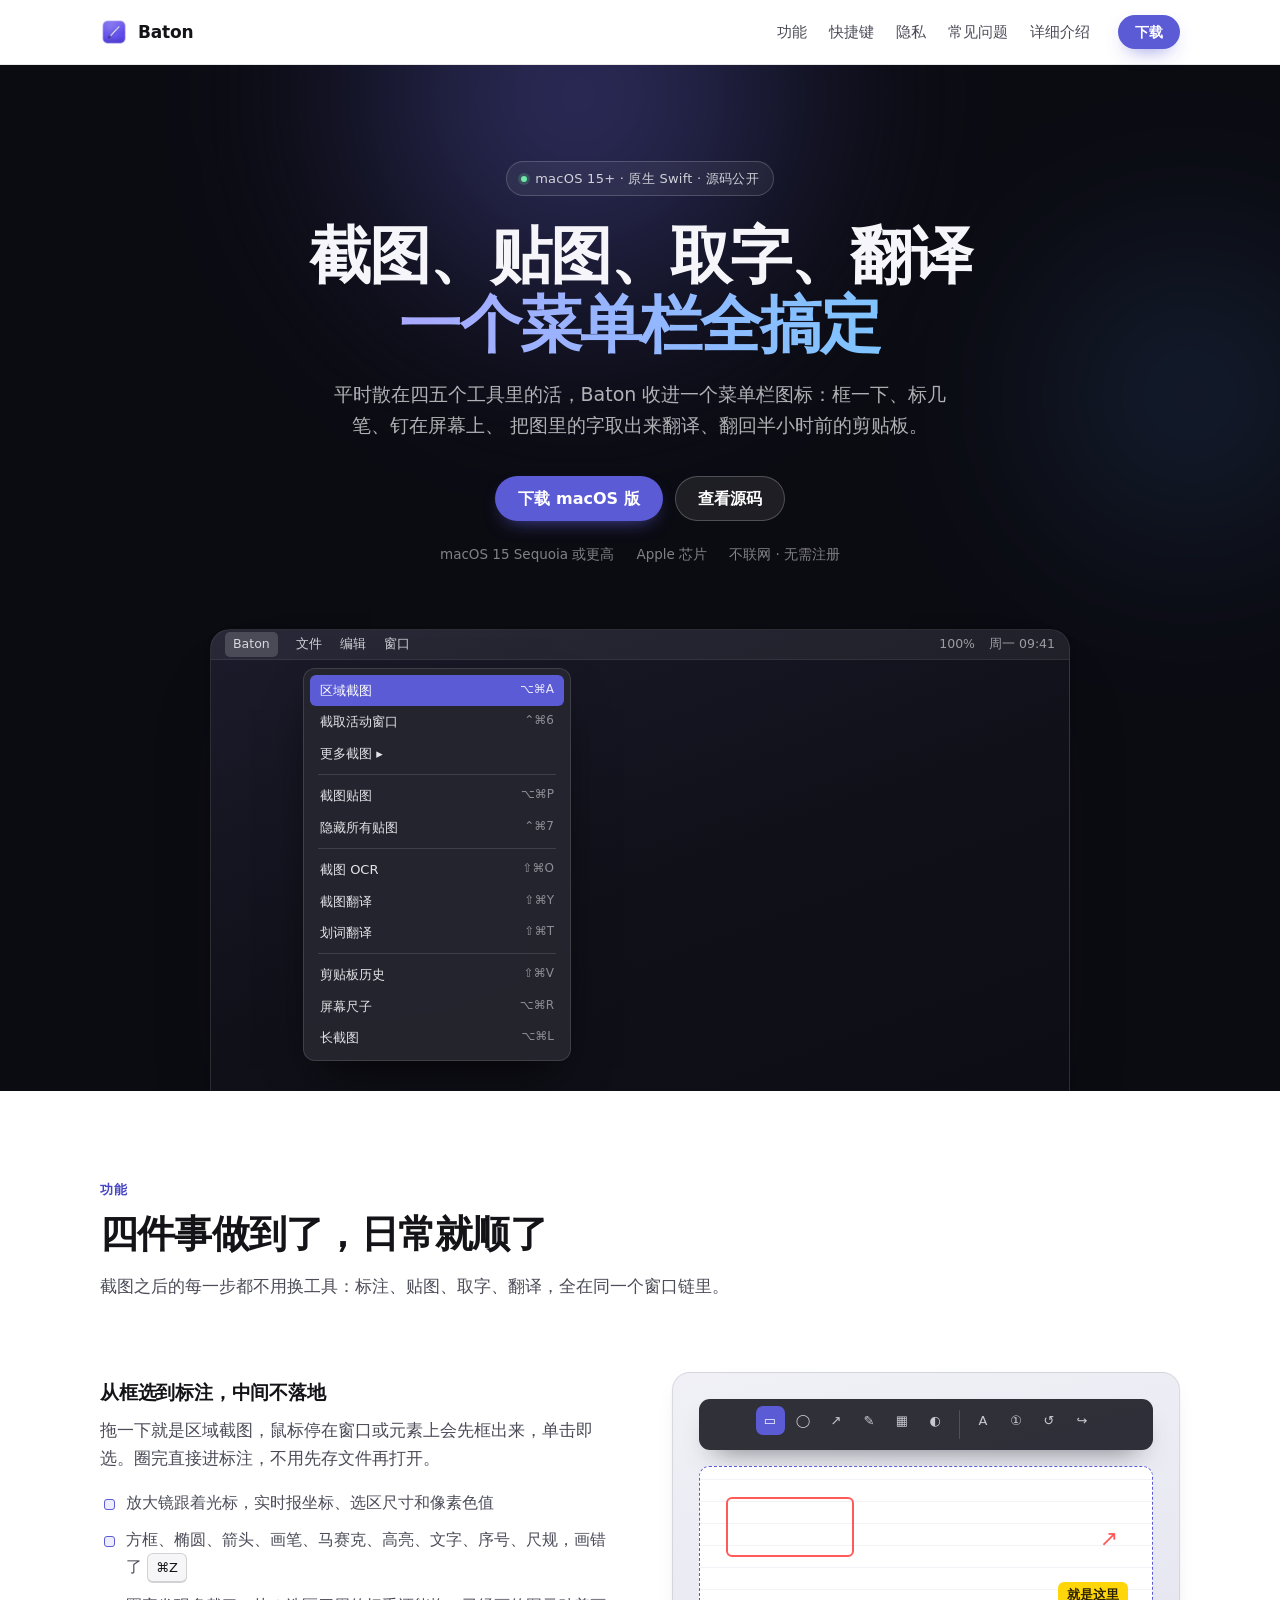
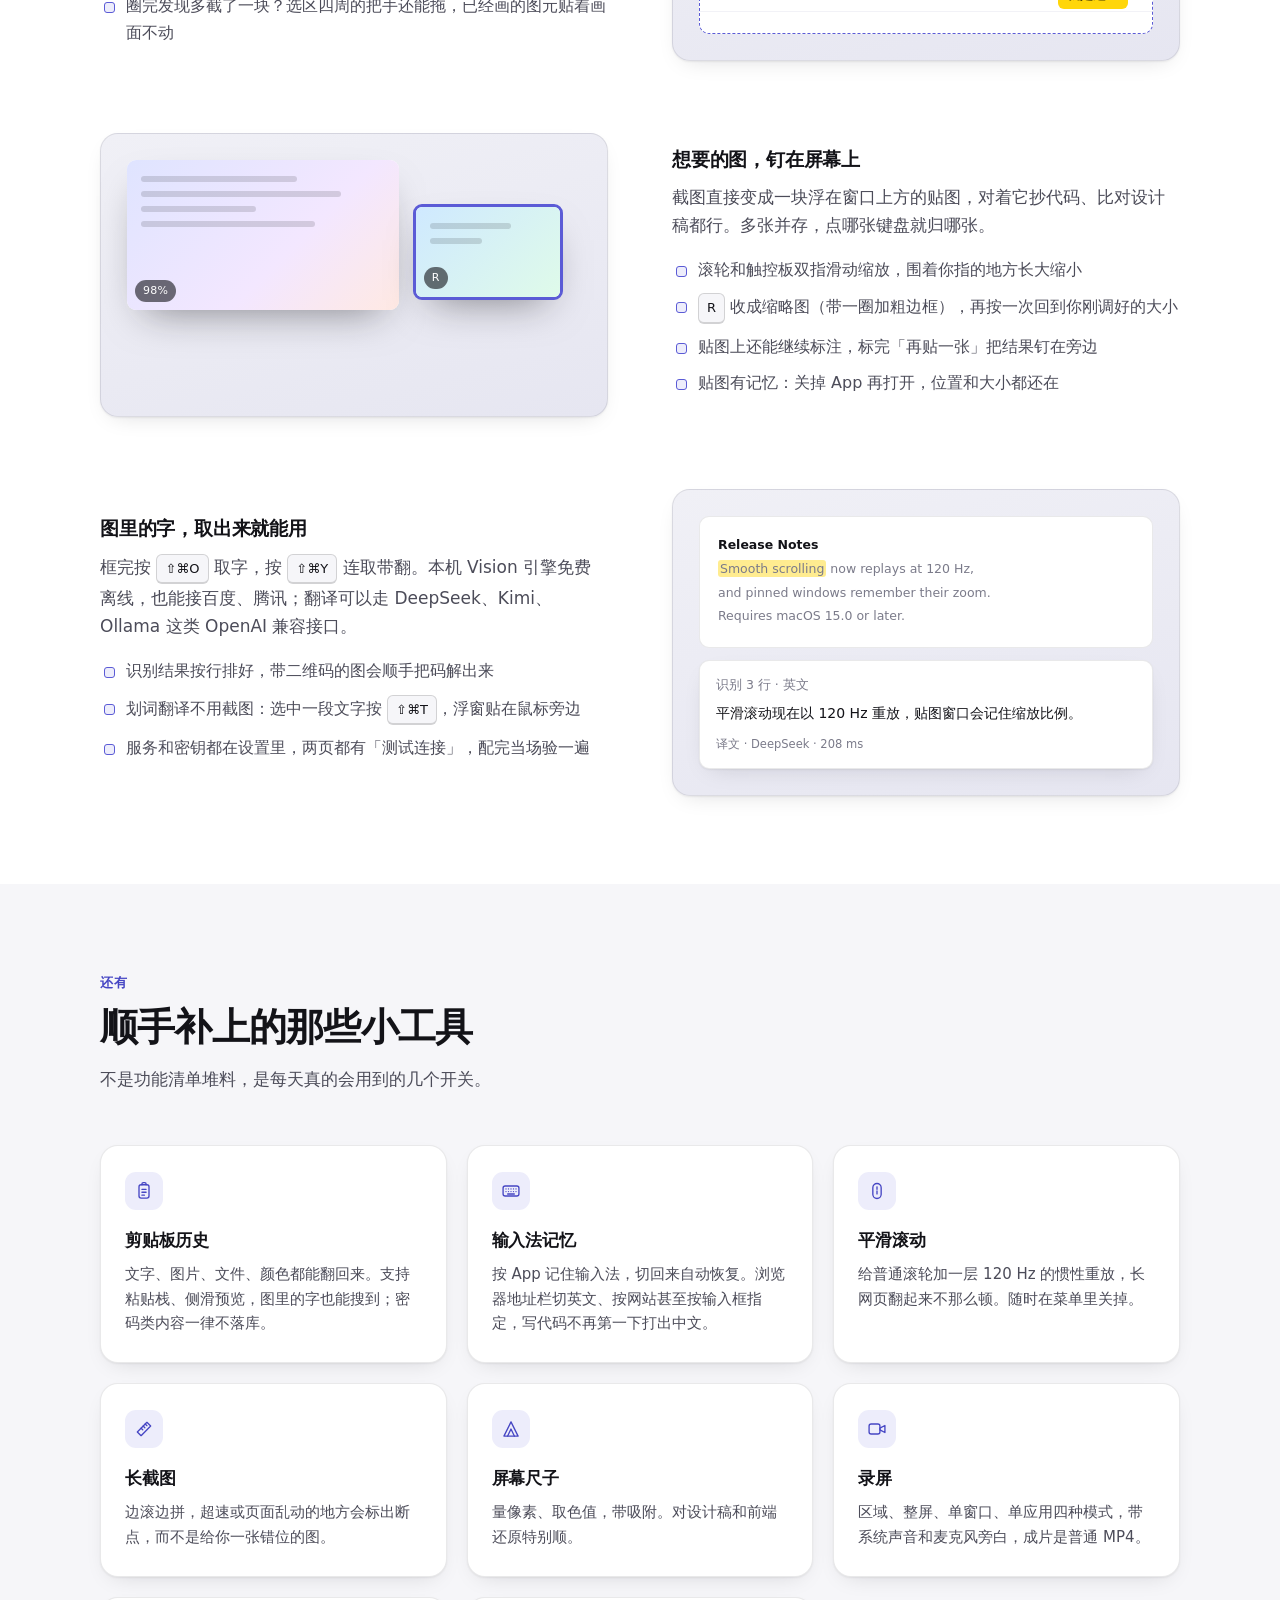
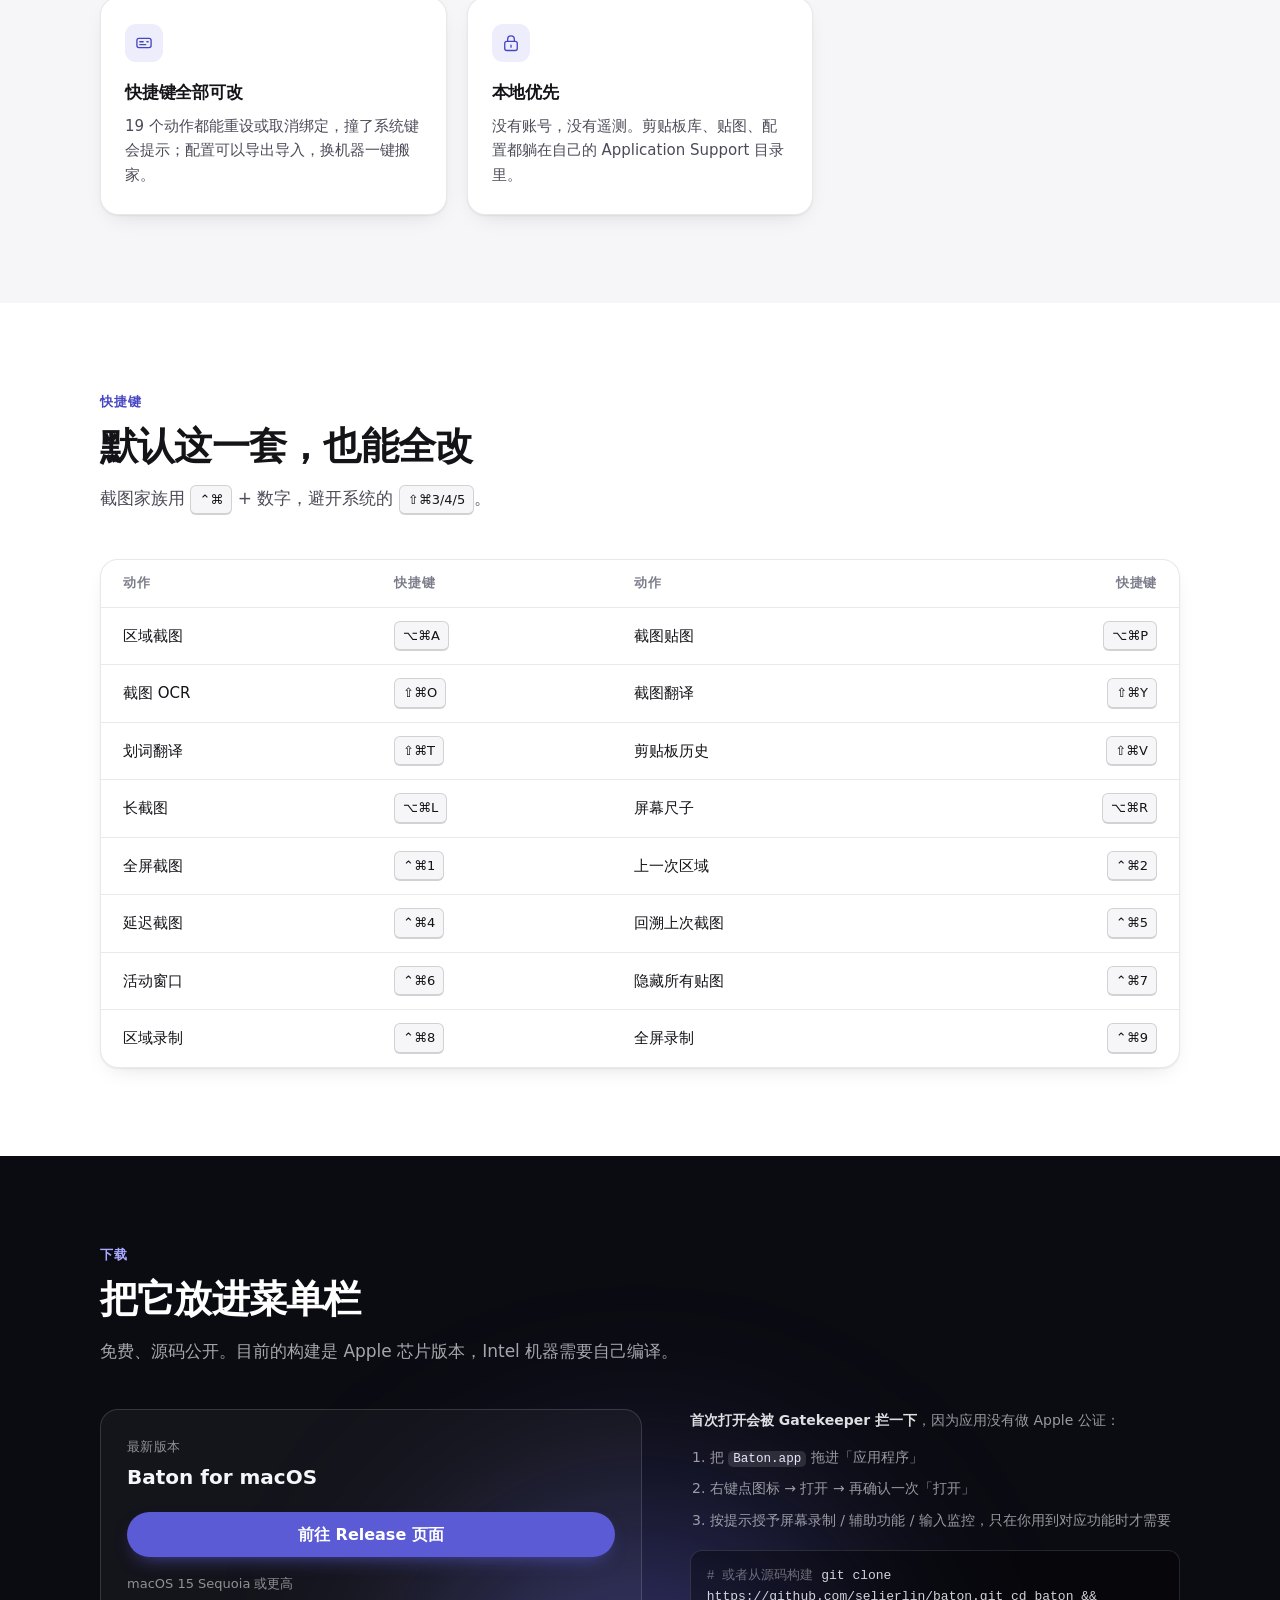
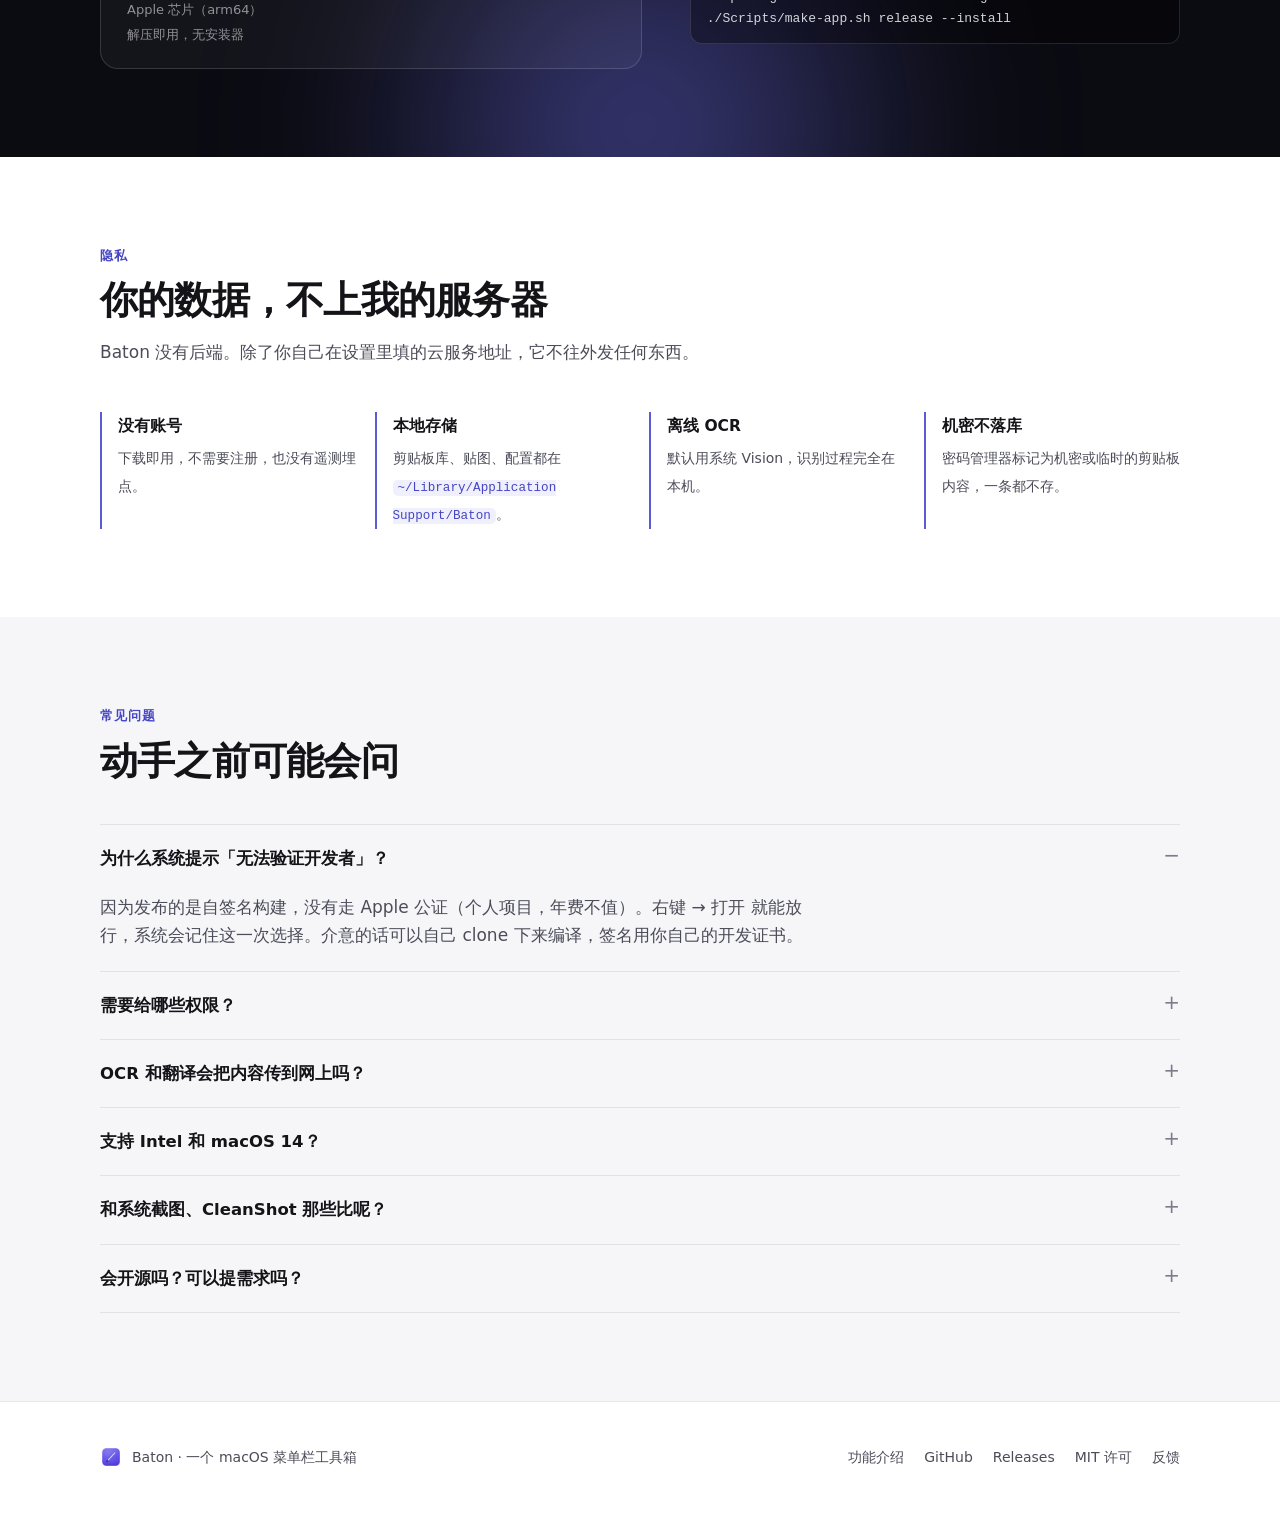
==== commit d823950c: "chore(ci): macOS 上跑单测与打包" ====
--- a/docs/index.html
+++ b/docs/index.html
@@ -269,7 +269,7 @@
         <div class="req">
           <span>macOS 15 Sequoia 或更高</span>
           <span>Apple 芯片（arm64）</span>
-          <span>解压后约 6 MB</span>
+          <span>解压即用，无安装器</span>
         </div>
       </div>
 
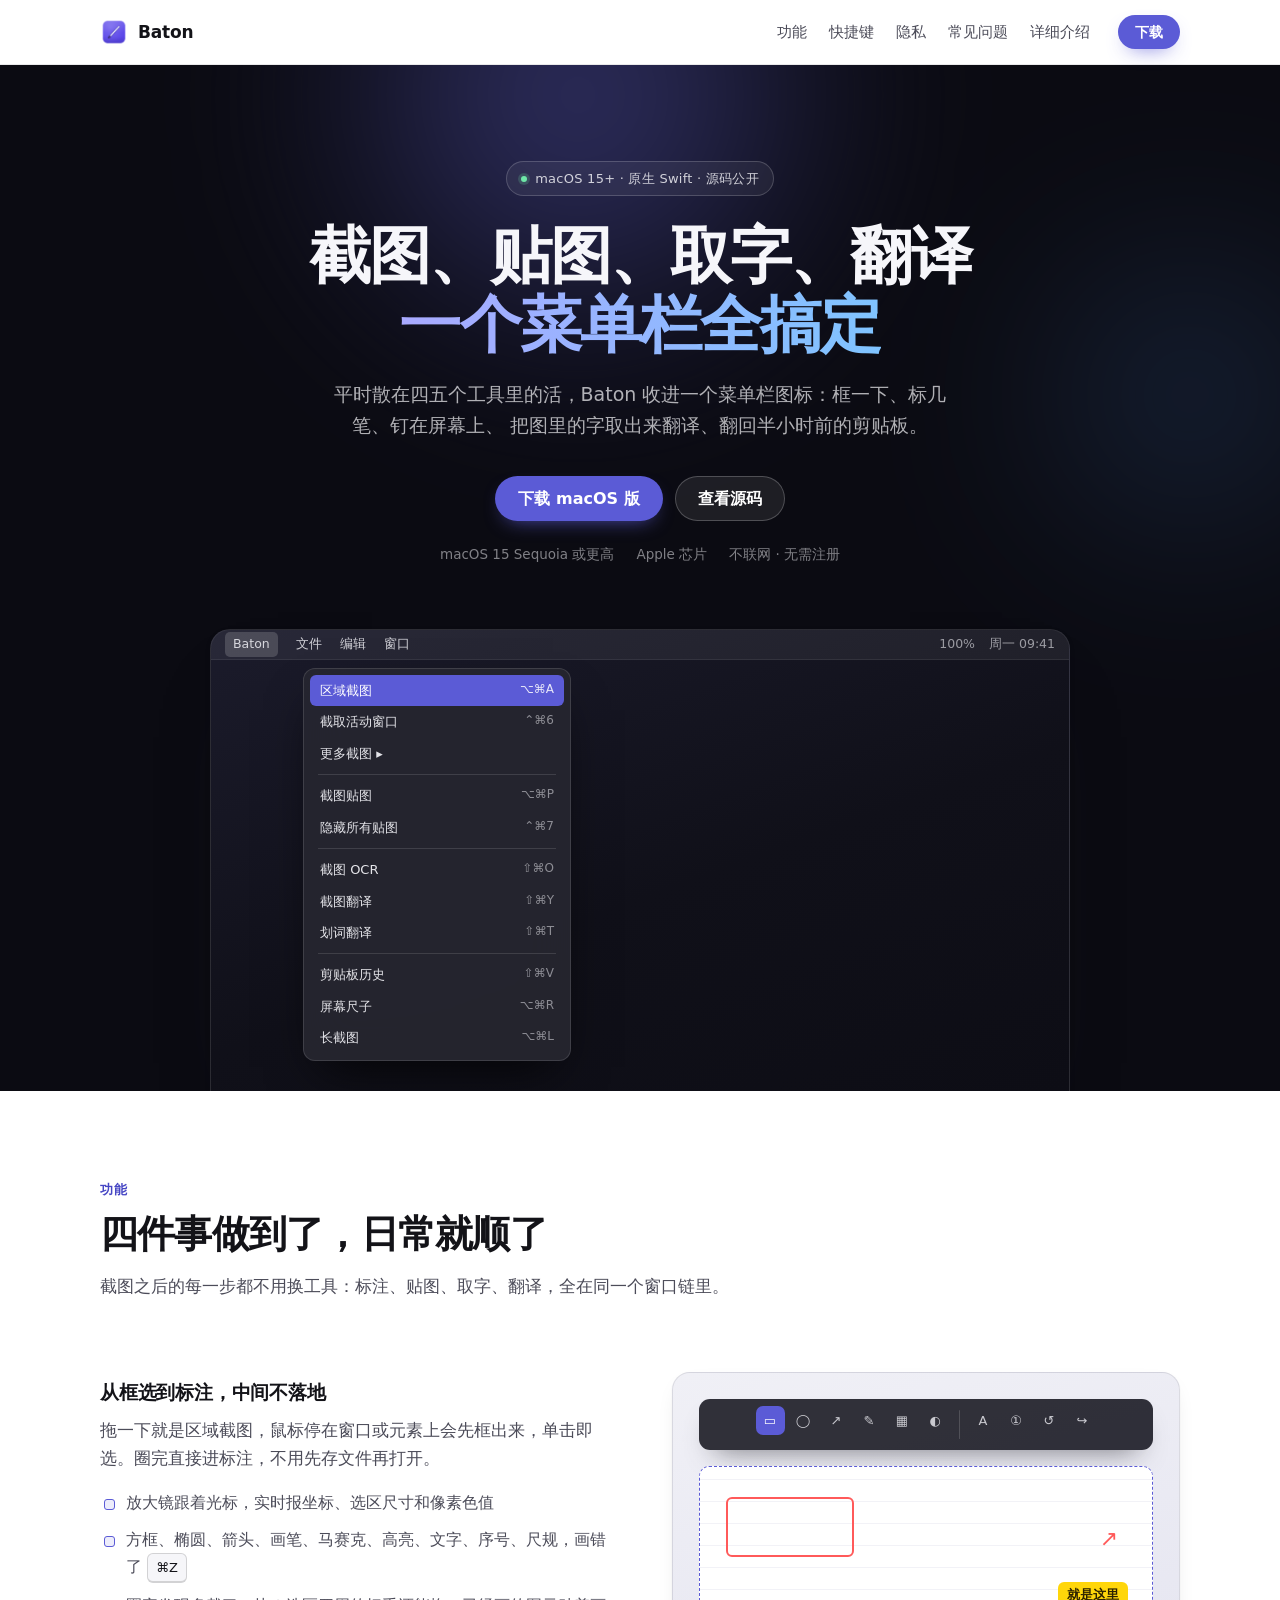
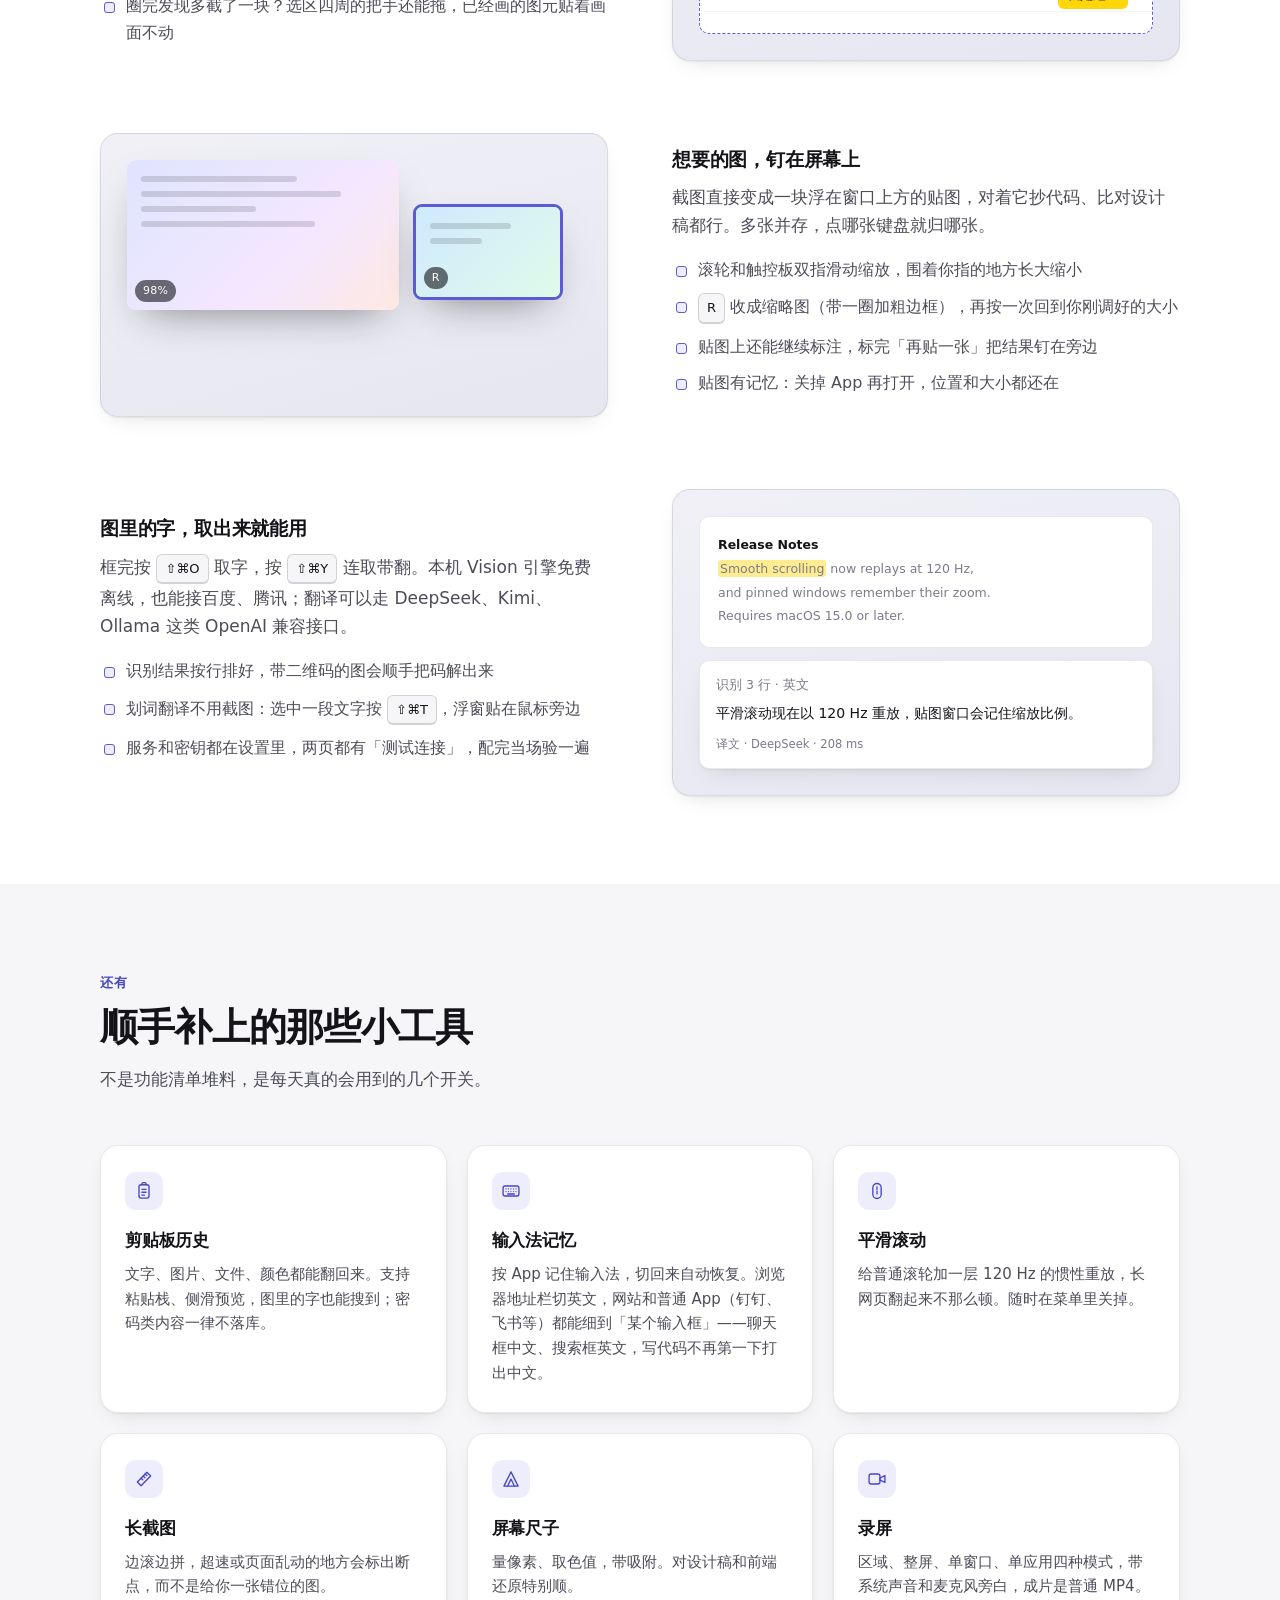
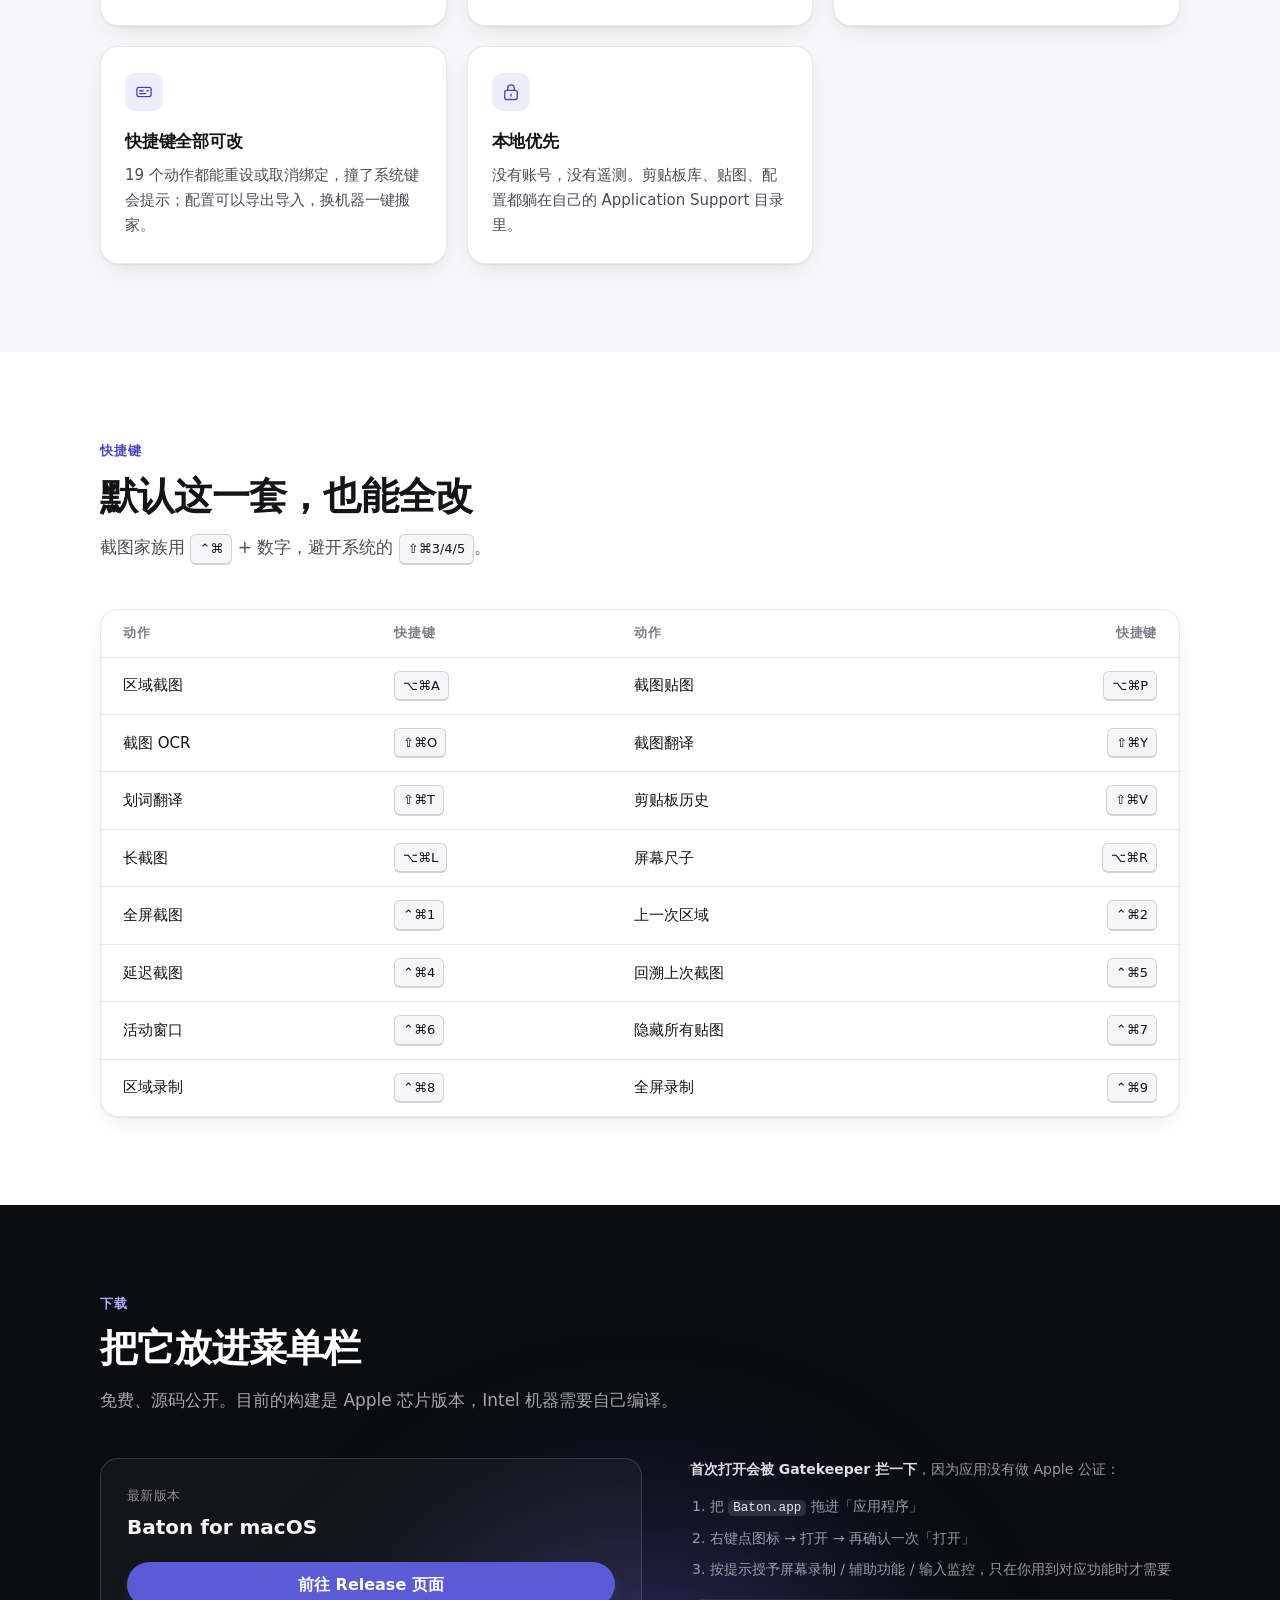
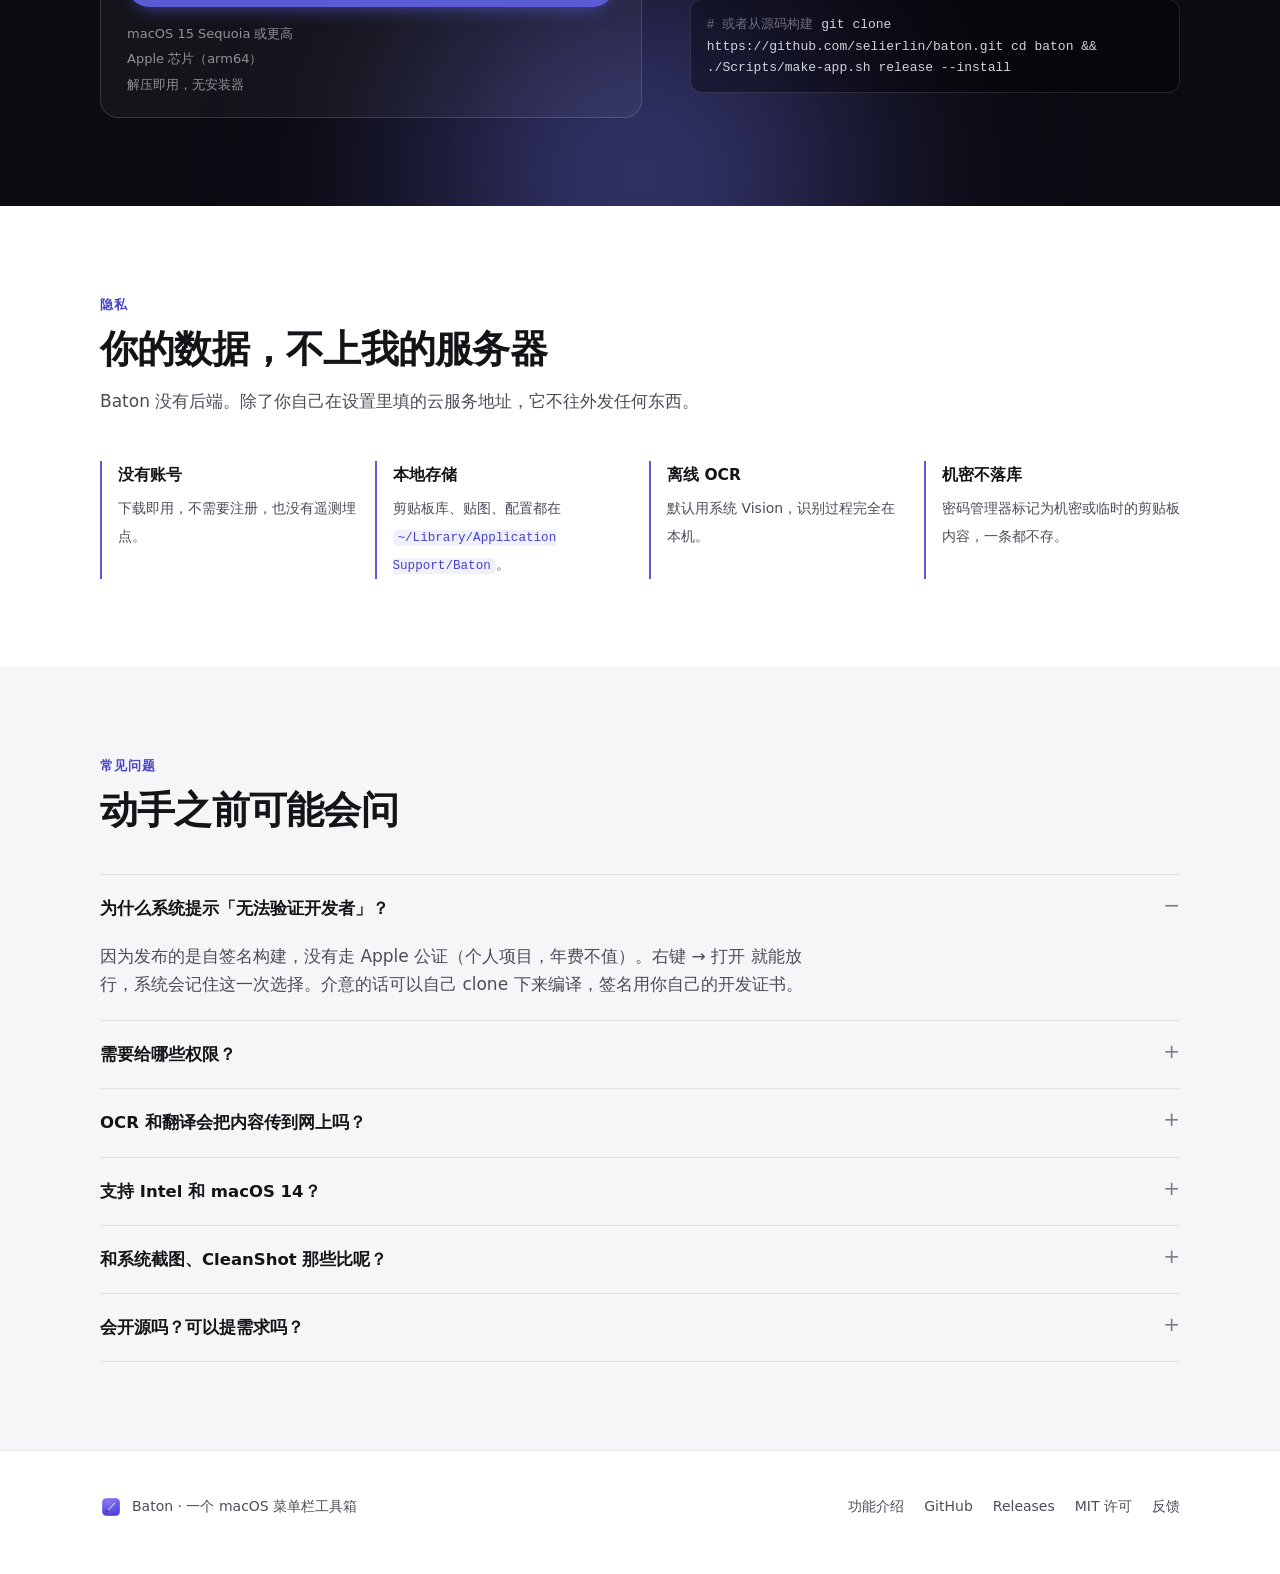
==== commit 9f161951: "feat(input): 输入框规则从「网站」扩到「任意 App」 钉钉这类 App 里聊天框要中文、搜索框要英文，原来的规则只认浏览器域名。  - SiteRule 加 app 字段：app == " ====
--- a/docs/index.html
+++ b/docs/index.html
@@ -189,7 +189,7 @@
       <article class="card">
         <div class="ico"><svg viewBox="0 0 24 24" fill="none" stroke="currentColor" stroke-width="1.6" stroke-linecap="round"><rect x="2.5" y="6" width="19" height="12" rx="2.5"/><path d="M6 9.5h.01M9 9.5h.01M12 9.5h.01M15 9.5h.01M18 9.5h.01M6 12.7h.01M9 12.7h.01M12 12.7h.01M15 12.7h.01M18 12.7h.01M8 15.6h8"/></svg></div>
         <h3>输入法记忆</h3>
-        <p>按 App 记住输入法，切回来自动恢复。浏览器地址栏切英文、按网站甚至按输入框指定，写代码不再第一下打出中文。</p>
+        <p>按 App 记住输入法，切回来自动恢复。浏览器地址栏切英文，网站和普通 App（钉钉、飞书等）都能细到「某个输入框」——聊天框中文、搜索框英文，写代码不再第一下打出中文。</p>
       </article>
       <article class="card">
         <div class="ico"><svg viewBox="0 0 24 24" fill="none" stroke="currentColor" stroke-width="1.6" stroke-linecap="round"><rect x="7" y="3" width="10" height="18" rx="5"/><path d="M12 7v3"/><path d="M12 12v3.5"/></svg></div>
